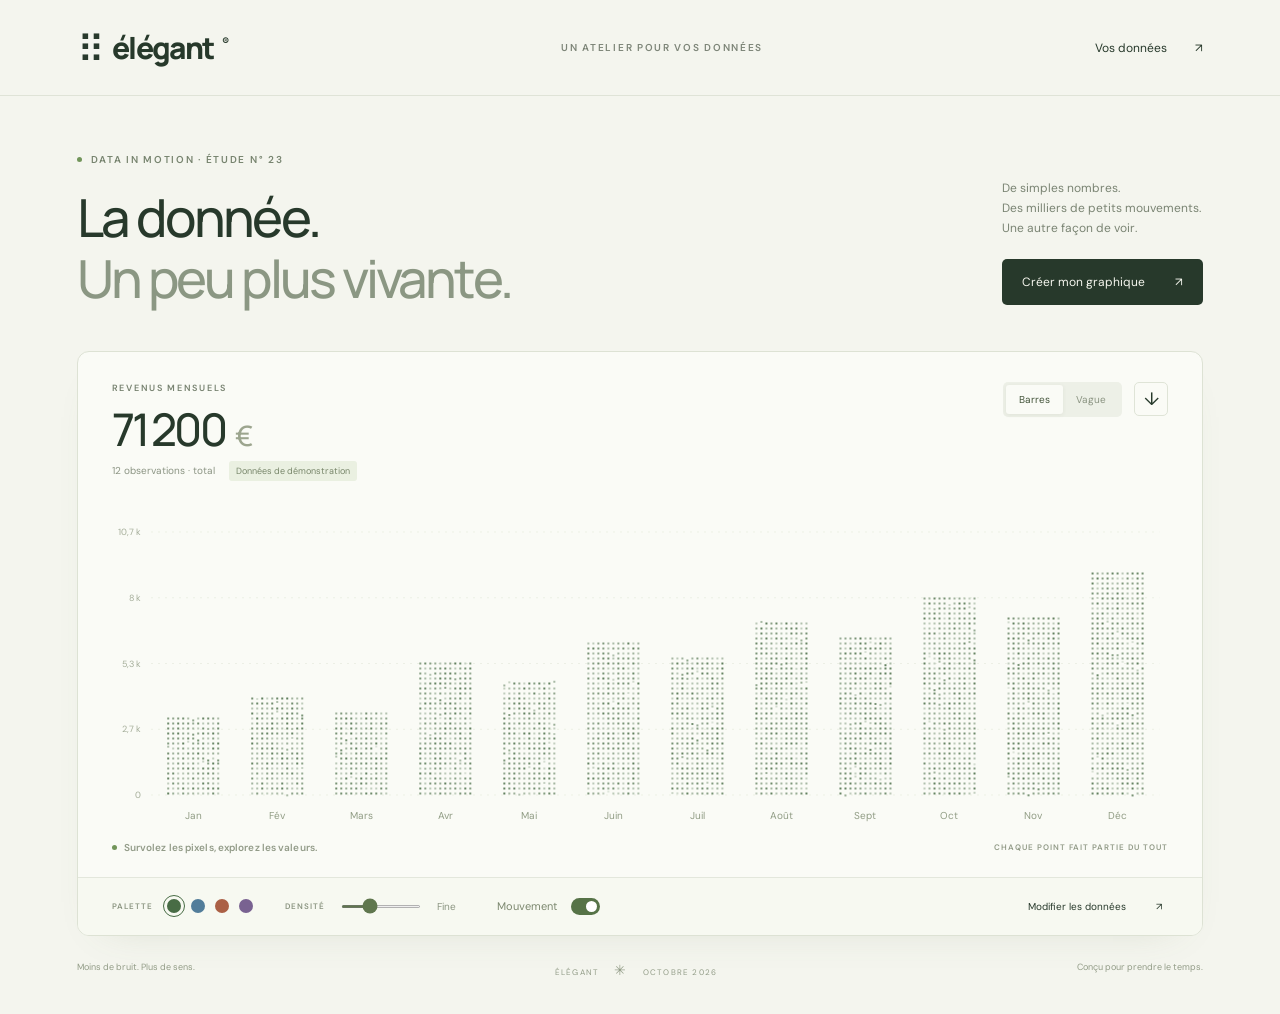
==== src/index.html @ 232dc712 "Première interface : graphiques en pixels et import de données Réimport de la version source 9e8cdf8" ====
<!doctype html>
<html lang="fr"><head><meta charset="utf-8"><meta name="viewport" content="width=device-width, initial-scale=1"><meta name="theme-color" content="#f4f5ee"><title>Élégant — La donnée, autrement.</title><meta name="description" content="Un atelier de graphiques vivants, composés de milliers de pixels. Importez vos données et donnez-leur du mouvement."><link rel="stylesheet" href="style.css"></head><body>
<header><a class="brand" href="#" aria-label="Élégant accueil"><span class="brand-icon">⠿</span> élégant<span class="brand-dot">®</span></a><span class="header-note">UN ATELIER POUR VOS DONNÉES</span><button class="text-btn" id="openData">Vos données <span>↗</span></button></header>
<main><section class="intro"><div><p class="eyebrow"><span class="live-dot"></span> DATA IN MOTION · ÉTUDE N° 23</p><h1>La donnée.<br><em>Un peu plus vivante.</em></h1></div><div class="intro-right"><p>De simples nombres.<br>Des milliers de petits mouvements.<br>Une autre façon de voir.</p><button class="primary" id="importTop">Créer mon graphique <span>↗</span></button></div></section>
<section class="workspace" aria-label="Atelier graphique"><div class="chart-head"><div><div class="small-label" id="chartTitle">REVENUS MENSUELS</div><div class="big-number"><span id="total">—</span><span class="unit" id="unitDisplay">€</span></div><div class="summary"><span id="summary">12 observations</span><span class="demo" id="demoLabel">Données de démonstration</span></div></div><div class="chart-top-right"><div class="segmented" aria-label="Type de graphique"><button class="active" data-mode="bars">Barres</button><button data-mode="wave">Vague</button></div><button class="icon-btn" id="download" title="Exporter le graphique en PNG" aria-label="Exporter en PNG">↓</button></div></div>
<div class="plot" id="plot"><canvas id="canvas" aria-label="Graphique interactif en pixels"></canvas><div class="tooltip" id="tooltip" role="status"></div><div id="accessibleBars" class="sr-only"></div></div>
<div class="chart-bottom"><span><i class="live-dot"></i> <span id="chartHint">Survolez les pixels, explorez les valeurs.</span></span><span>CHAQUE POINT FAIT PARTIE DU TOUT</span></div>
<div class="controls"><div class="control-group"><span class="control-label">PALETTE</span><div class="swatches"><button class="swatch active" data-color="#486c45" style="--swatch:#486c45" aria-label="Palette sauge" aria-pressed="true"></button><button class="swatch" data-color="#527d9a" style="--swatch:#527d9a" aria-label="Palette océan" aria-pressed="false"></button><button class="swatch" data-color="#ab6045" style="--swatch:#ab6045" aria-label="Palette terre cuite" aria-pressed="false"></button><button class="swatch" data-color="#796291" style="--swatch:#796291" aria-label="Palette lavande" aria-pressed="false"></button></div></div><div class="control-group density"><label class="control-label" for="density">DENSITÉ</label><input type="range" id="density" min="3" max="9" value="5" aria-label="Espacement des pixels"><span id="densityName">Fine</span></div><div class="control-group"><label class="motion-label" for="motion">Mouvement</label><input type="checkbox" id="motion" class="switch" checked></div><button class="edit-btn" id="edit">Modifier les données <span>↗</span></button></div></section>
<footer><span>Moins de bruit. Plus de sens.</span><span>ÉLÉGANT <span class="footer-plus">✳</span> OCTOBRE 2026</span><span>Conçu pour prendre le temps.</span></footer></main>
<div class="backdrop" id="backdrop" hidden></div><aside id="drawer" role="dialog" aria-modal="true" aria-labelledby="drawerTitle" hidden><div class="drawer-head"><div><p class="eyebrow">VOTRE MATIÈRE PREMIÈRE</p><h2 id="drawerTitle">Tout commence<br>par quelques nombres.</h2></div><button class="icon-btn" id="close" aria-label="Fermer">×</button></div><p class="drawer-desc">Collez un tableau Excel, un CSV ou du JSON. Le graphique prend le relais.</p><div class="fields"><label>Titre<input id="titleInput" value="Revenus mensuels" maxlength="80"></label><label>Unité<input id="unitInput" value="€" maxlength="12"></label></div><div class="tabs"><button class="active" data-tab="table">Tableau</button><button data-tab="raw">Données brutes</button><button data-tab="api">URL API</button></div><div id="tableTab"><div class="table-wrap"><table><thead><tr><th>LIBELLÉ</th><th>VALEUR</th><th></th></tr></thead><tbody id="rows"></tbody></table></div><button id="addRow" class="text-btn">+ Ajouter une ligne</button></div><div id="rawTab" hidden><label class="input-label" for="raw">CSV, TABULATIONS OU JSON</label><textarea id="raw" spellcheck="false"></textarea><p class="help">Une ligne par valeur : <code>Janvier;2400</code><br>JSON : <code>[{"label":"Janvier","value":2400}]</code><br>Les nombres décimaux avec virgule sont acceptés en CSV séparé par « ; » ou tabulation.</p><label class="file-btn">Importer un fichier .csv / .json / .tsv<input type="file" id="file" accept=".csv,.json,.tsv,.txt" hidden></label></div><div id="apiTab" hidden><label class="input-label" for="apiUrl">ADRESSE PUBLIQUE DU JSON</label><input id="apiUrl" type="url" placeholder="https://exemple.fr/data.json"><p class="help">Format attendu : tableau de <code>{label, value}</code>, directement ou dans <code>data</code>. La source doit autoriser les requêtes CORS depuis ce site. Sans authentification ; ne collez pas de clé secrète. L’URL n’est pas sauvegardée.</p><button class="text-btn" id="fetchApi">Charger les données ↗</button></div><p id="error" class="error" role="alert"></p><div class="drawer-actions"><button class="primary" id="apply">Donner vie aux données <span>↗</span></button><button class="text-btn" id="reset">Revenir à la démo</button><p class="help">Sauvegarde automatique sur ce navigateur. 1 à 60 valeurs positives ou nulles.</p></div></aside><div id="toast" role="status"></div><script src="app.js"></script></body></html>
---- src/style.css ----
@import url('https://fonts.googleapis.com/css2?family=DM+Sans:wght@400;450;500;600;700&family=Manrope:wght@400;500;600;700;800&display=swap');
:root{--bg:#f4f5ee;--ink:#27392b;--muted:#7d8578;--line:#dfe3d7;--accent:#486c45}*{box-sizing:border-box}body{margin:0;background:var(--bg);color:var(--ink);font-family:'DM Sans',sans-serif;font-size:14px}button,input,textarea{font:inherit}button,a,input{ -webkit-tap-highlight-color:transparent}button{cursor:pointer}button:focus-visible,a:focus-visible,input:focus-visible,textarea:focus-visible{outline:2px solid #527d9a;outline-offset:5px}button{color:inherit}header{height:96px;max-width:1440px;margin:auto;padding:0 6%;display:flex;align-items:center;justify-content:space-between;border-bottom:1px solid var(--line)}.brand{color:var(--ink);text-decoration:none;font-family:'Manrope',sans-serif;font-size:30px;font-weight:800;letter-spacing:-1.7px;display:flex;align-items:center;gap:9px}.brand-icon{font-size:38px;font-weight:400;line-height:1}.brand-dot{font-size:11px;align-self:flex-start;margin-top:7px;letter-spacing:0}.header-note,.eyebrow,.small-label,.control-label,.chart-bottom,.input-label{font-size:10px;letter-spacing:1.7px;font-weight:600}.header-note{color:var(--muted)}.text-btn{border:0;background:none;padding:10px 0;font-size:12px}.text-btn span{margin-left:25px}main{max-width:1440px;margin:auto;padding:0 6%}.intro{display:flex;justify-content:space-between;align-items:flex-end;padding:57px 0 42px}.eyebrow{display:flex;align-items:center;gap:9px;color:#77846f;margin:0 0 21px}.live-dot{width:5px;height:5px;display:inline-block;background:#72955a;border-radius:50%;flex-shrink:0}h1{font-family:'Manrope',sans-serif;font-size:clamp(36px,4.1vw,59px);letter-spacing:-2.9px;line-height:1.16;font-weight:500;margin:0}h1 em{font-style:normal;color:#8b9783}.intro-right{padding:0 0 4px}.intro-right p{color:#7a8473;line-height:1.7;font-size:12px;margin:0 0 20px}.primary{background:var(--ink);color:#f5f6ee;border:0;padding:15px 20px;border-radius:5px;display:flex;align-items:center;justify-content:space-between;gap:30px;font-size:12px}.primary:hover{background:#3e5340}.workspace{background:#fafbf6;border:1px solid #dde2d4;border-radius:12px;box-shadow:0 16px 40px -30px #64775240;overflow:hidden}.chart-head{display:flex;justify-content:space-between;padding:30px 34px 0;gap:10px}.small-label{color:#778270;font-size:9px}.big-number{font-family:'Manrope',sans-serif;font-weight:500;letter-spacing:-2.4px;font-size:45px;margin:8px 0 5px;line-height:1.2}.unit{color:#9ca58e;font-size:28px;margin-left:10px}.summary{display:flex;gap:14px;align-items:center;font-size:10px;color:#8b9483}.demo{background:#eaf0e1;border-radius:3px;padding:4px 7px;color:#78866a;font-size:9px}.chart-top-right{display:flex;align-items:flex-start;gap:12px}.segmented{background:#edf0e7;padding:3px;border-radius:5px;display:flex}.segmented button{border:0;background:none;font-size:10px;padding:8px 13px;border-radius:3px;color:#8a9381}.segmented button.active{background:#fafbf6;color:#43543a;box-shadow:0 1px 4px #34482a12}.icon-btn{height:34px;width:34px;background:none;border:1px solid #dfe4d7;border-radius:5px;font-size:18px}.plot{height:340px;position:relative;margin:15px 25px 0}canvas{height:100%;width:100%;display:block;touch-action:pan-y}.tooltip{position:absolute;pointer-events:none;opacity:0;background:#27392b;color:#fafbf5;font-size:12px;padding:10px 13px;border-radius:5px;box-shadow:0 8px 20px #27392b20;transition:opacity .15s;z-index:2;white-space:nowrap}.tooltip small{display:block;color:#bfcbb6;font-size:9px;margin-bottom:4px}.chart-bottom{display:flex;justify-content:space-between;align-items:center;padding:5px 34px 23px;color:#929b88;font-size:8px;letter-spacing:1px}.chart-bottom>span:first-child{display:flex;gap:7px;align-items:center;letter-spacing:.1px;font-size:10px}.controls{display:flex;align-items:center;gap:32px;padding:20px 34px;border-top:1px solid #e3e7dc;background:#f7f9f1}.control-group{display:flex;align-items:center;gap:14px}.control-label{font-size:8px;color:#8b9581;letter-spacing:1px}.swatches{display:flex;gap:10px}.swatch{width:14px;height:14px;border-radius:50%;border:0;background:var(--swatch);padding:0}.swatch.active{outline:1px solid var(--swatch);outline-offset:3px}.density input{width:80px;accent-color:#60774e;height:3px}.density>span:last-child{font-size:10px;color:#8b9581;width:28px}.motion-label{font-size:11px;color:#7c886f}.switch{appearance:none;width:29px;height:17px;background:#cbd3c3;border-radius:20px;position:relative;cursor:pointer;margin:0}.switch:after{content:'';position:absolute;top:3px;left:3px;width:11px;height:11px;border-radius:50%;background:#fff;transition:transform .2s}.switch:checked{background:#567347}.switch:checked:after{transform:translateX(12px)}.edit-btn{margin-left:auto;border:0;background:transparent;font-size:10px;display:flex;gap:30px}footer{display:flex;justify-content:space-between;padding:25px 0 35px;font-size:9px;color:#929c87}footer>span:nth-child(2){font-size:8px;letter-spacing:1.2px}.footer-plus{margin:0 12px;font-size:14px}.backdrop{position:fixed;inset:0;background:#26372935;backdrop-filter:blur(5px);z-index:5}aside{position:fixed;right:0;top:0;bottom:0;background:#fafbf6;width:min(510px,100%);padding:30px;overflow:auto;z-index:6;box-shadow:-15px 0 80px #27392b20}.drawer-head{display:flex;justify-content:space-between;gap:15px}h2{font-family:'Manrope',sans-serif;font-weight:500;letter-spacing:-1px;font-size:30px;line-height:1.2;margin:0}.drawer-desc{color:#859078;font-size:12px;line-height:1.7;margin:20px 0}.fields{display:flex;gap:12px}.fields label{display:grid;gap:8px;font-size:10px;color:#78856b}.fields label:first-child{flex:1}.fields label:last-child{width:75px}input:not([type=range],[type=checkbox]),textarea{background:#f4f6ee;border:1px solid #dce3d3;color:#33452c;padding:11px;border-radius:4px;max-width:100%;width:100%}.tabs{display:flex;gap:22px;border-bottom:1px solid var(--line);margin:25px 0 18px}.tabs button{border:0;background:none;font-size:12px;color:#87937a;padding:10px 0}.tabs button.active{color:#27392b;border-bottom:2px solid #486c45}.table-wrap{max-height:300px;overflow:auto}table{width:100%;border-collapse:collapse}th{text-align:left;font-size:8px;color:#97a08c;letter-spacing:1px;padding:8px 4px}td{padding:4px}td input{padding:8px!important}td:last-child button{border:0;background:none;color:#8b957e;font-size:18px}.help{font-size:10px;line-height:1.8;color:#87937a}textarea{height:230px;resize:vertical;font-family:monospace;font-size:12px;line-height:1.7;margin-top:10px}.file-btn{border:1px dashed #b9c4ac;padding:12px;display:block;text-align:center;font-size:11px;cursor:pointer;border-radius:4px}.input-label{font-size:9px;color:#839274}.drawer-actions{border-top:1px solid var(--line);margin-top:20px;padding-top:20px}.drawer-actions .primary{width:100%}.error{font-size:12px;line-height:1.6;color:#a54b34}#toast{position:fixed;bottom:25px;left:50%;transform:translateX(-50%);background:#27392b;color:#fff;padding:13px 20px;border-radius:5px;font-size:12px;z-index:10;opacity:0;pointer-events:none;transition:opacity .2s}.sr-only{position:absolute;width:1px;height:1px;overflow:hidden;clip-path:inset(50%)}.sr-only:focus-within{position:relative;width:auto;height:auto;clip-path:none}.sr-only button{padding:5px}.control-group input{flex-shrink:0}[hidden]{display:none!important}
@media(min-width:1500px){.intro{padding-top:75px}.plot{height:400px}}@media(max-width:800px){header{height:75px}.header-note{display:none}.intro{padding-top:37px;gap:20px}h1{letter-spacing:-1.8px}.intro-right p{display:none}.intro-right .primary{padding:12px;font-size:10px;gap:10px}.controls{gap:20px;flex-wrap:wrap;padding:20px}.edit-btn{margin-left:auto}.density{margin-left:auto}.chart-head{padding:25px 22px 0}.chart-bottom{padding-left:22px;padding-right:22px}.plot{margin-left:12px;margin-right:12px}.chart-bottom>span:last-child{display:none}footer>span:last-child{display:none}}@media(max-width:480px){main{padding:0 5%}.intro{align-items:flex-start;flex-direction:column;padding:30px 0}.intro-right .primary{padding:12px 15px}.eyebrow{font-size:8px;margin-bottom:16px}h1{font-size:38px}.chart-head{padding:23px 17px 0}.big-number{font-size:34px}.unit{font-size:22px}.summary{flex-wrap:wrap;gap:5px}.chart-top-right{gap:6px}.segmented button{padding:7px 8px}.plot{height:310px;margin-top:5px}.controls{gap:23px 17px}.density{margin-left:0}.density input{width:60px}.control-group{gap:11px}.edit-btn{gap:10px}.chart-bottom{padding-top:7px}.header-note{display:none}aside{padding:24px}footer{font-size:8px}.demo{font-size:8px}}@media(prefers-reduced-motion:reduce){*{transition:none!important;scroll-behavior:auto!important}}
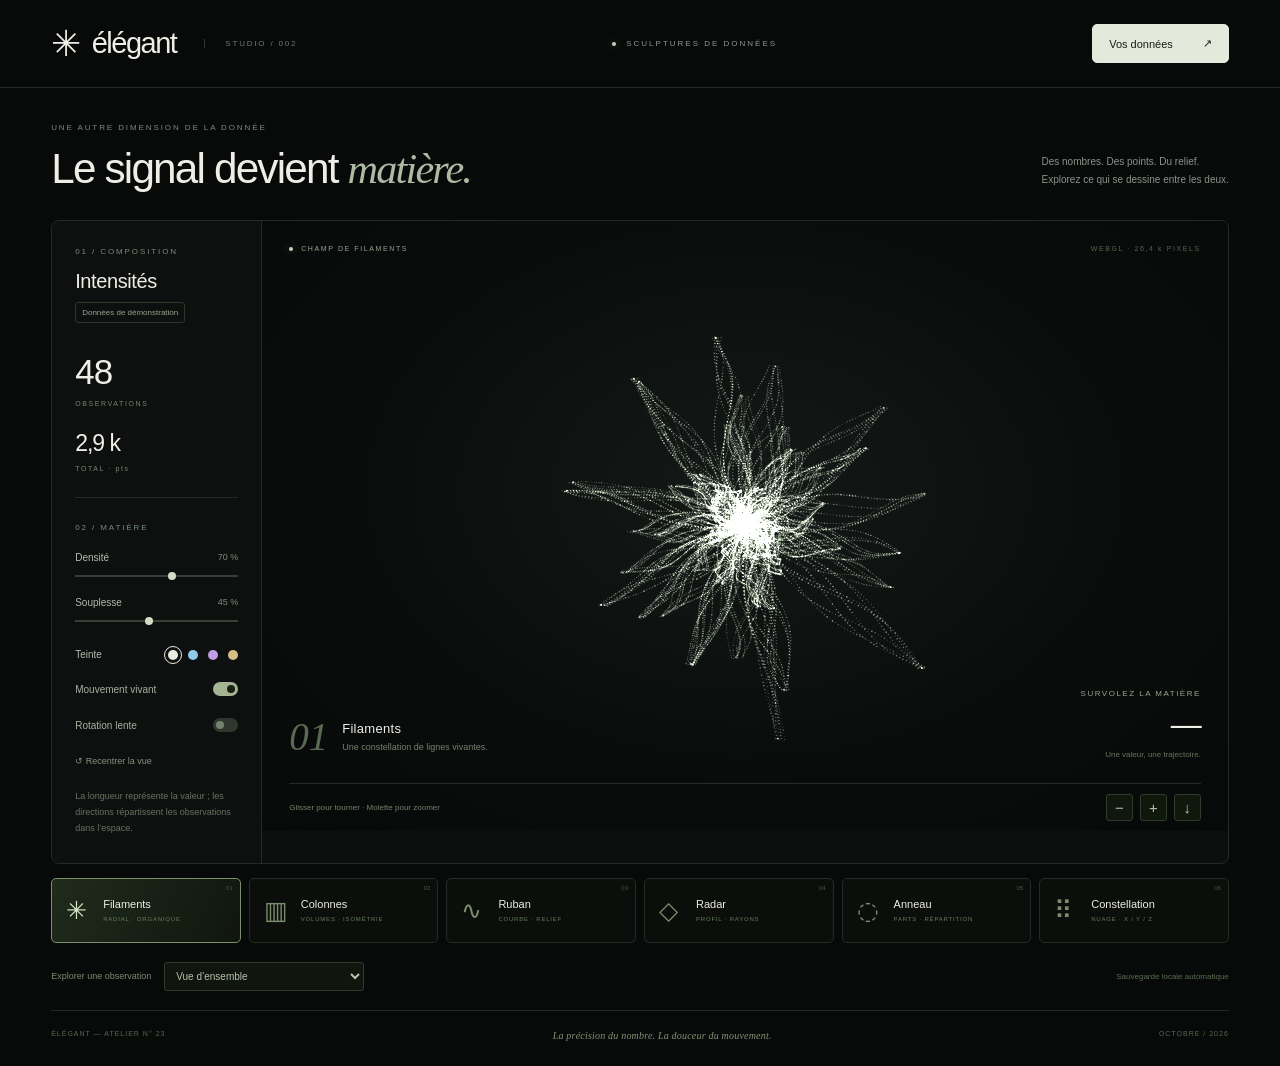
==== commit c92dcc89: "Sculptures 3D et six représentations Réimport de la version source b4326505cf47fe501b31fef87c145909d" ====
--- a/src/index.html
+++ b/src/index.html
@@ -1,10 +1,7 @@
-<!doctype html>
-<html lang="fr"><head><meta charset="utf-8"><meta name="viewport" content="width=device-width, initial-scale=1"><meta name="theme-color" content="#f4f5ee"><title>Élégant — La donnée, autrement.</title><meta name="description" content="Un atelier de graphiques vivants, composés de milliers de pixels. Importez vos données et donnez-leur du mouvement."><link rel="stylesheet" href="style.css"></head><body>
-<header><a class="brand" href="#" aria-label="Élégant accueil"><span class="brand-icon">⠿</span> élégant<span class="brand-dot">®</span></a><span class="header-note">UN ATELIER POUR VOS DONNÉES</span><button class="text-btn" id="openData">Vos données <span>↗</span></button></header>
-<main><section class="intro"><div><p class="eyebrow"><span class="live-dot"></span> DATA IN MOTION · ÉTUDE N° 23</p><h1>La donnée.<br><em>Un peu plus vivante.</em></h1></div><div class="intro-right"><p>De simples nombres.<br>Des milliers de petits mouvements.<br>Une autre façon de voir.</p><button class="primary" id="importTop">Créer mon graphique <span>↗</span></button></div></section>
-<section class="workspace" aria-label="Atelier graphique"><div class="chart-head"><div><div class="small-label" id="chartTitle">REVENUS MENSUELS</div><div class="big-number"><span id="total">—</span><span class="unit" id="unitDisplay">€</span></div><div class="summary"><span id="summary">12 observations</span><span class="demo" id="demoLabel">Données de démonstration</span></div></div><div class="chart-top-right"><div class="segmented" aria-label="Type de graphique"><button class="active" data-mode="bars">Barres</button><button data-mode="wave">Vague</button></div><button class="icon-btn" id="download" title="Exporter le graphique en PNG" aria-label="Exporter en PNG">↓</button></div></div>
-<div class="plot" id="plot"><canvas id="canvas" aria-label="Graphique interactif en pixels"></canvas><div class="tooltip" id="tooltip" role="status"></div><div id="accessibleBars" class="sr-only"></div></div>
-<div class="chart-bottom"><span><i class="live-dot"></i> <span id="chartHint">Survolez les pixels, explorez les valeurs.</span></span><span>CHAQUE POINT FAIT PARTIE DU TOUT</span></div>
-<div class="controls"><div class="control-group"><span class="control-label">PALETTE</span><div class="swatches"><button class="swatch active" data-color="#486c45" style="--swatch:#486c45" aria-label="Palette sauge" aria-pressed="true"></button><button class="swatch" data-color="#527d9a" style="--swatch:#527d9a" aria-label="Palette océan" aria-pressed="false"></button><button class="swatch" data-color="#ab6045" style="--swatch:#ab6045" aria-label="Palette terre cuite" aria-pressed="false"></button><button class="swatch" data-color="#796291" style="--swatch:#796291" aria-label="Palette lavande" aria-pressed="false"></button></div></div><div class="control-group density"><label class="control-label" for="density">DENSITÉ</label><input type="range" id="density" min="3" max="9" value="5" aria-label="Espacement des pixels"><span id="densityName">Fine</span></div><div class="control-group"><label class="motion-label" for="motion">Mouvement</label><input type="checkbox" id="motion" class="switch" checked></div><button class="edit-btn" id="edit">Modifier les données <span>↗</span></button></div></section>
-<footer><span>Moins de bruit. Plus de sens.</span><span>ÉLÉGANT <span class="footer-plus">✳</span> OCTOBRE 2026</span><span>Conçu pour prendre le temps.</span></footer></main>
-<div class="backdrop" id="backdrop" hidden></div><aside id="drawer" role="dialog" aria-modal="true" aria-labelledby="drawerTitle" hidden><div class="drawer-head"><div><p class="eyebrow">VOTRE MATIÈRE PREMIÈRE</p><h2 id="drawerTitle">Tout commence<br>par quelques nombres.</h2></div><button class="icon-btn" id="close" aria-label="Fermer">×</button></div><p class="drawer-desc">Collez un tableau Excel, un CSV ou du JSON. Le graphique prend le relais.</p><div class="fields"><label>Titre<input id="titleInput" value="Revenus mensuels" maxlength="80"></label><label>Unité<input id="unitInput" value="€" maxlength="12"></label></div><div class="tabs"><button class="active" data-tab="table">Tableau</button><button data-tab="raw">Données brutes</button><button data-tab="api">URL API</button></div><div id="tableTab"><div class="table-wrap"><table><thead><tr><th>LIBELLÉ</th><th>VALEUR</th><th></th></tr></thead><tbody id="rows"></tbody></table></div><button id="addRow" class="text-btn">+ Ajouter une ligne</button></div><div id="rawTab" hidden><label class="input-label" for="raw">CSV, TABULATIONS OU JSON</label><textarea id="raw" spellcheck="false"></textarea><p class="help">Une ligne par valeur : <code>Janvier;2400</code><br>JSON : <code>[{"label":"Janvier","value":2400}]</code><br>Les nombres décimaux avec virgule sont acceptés en CSV séparé par « ; » ou tabulation.</p><label class="file-btn">Importer un fichier .csv / .json / .tsv<input type="file" id="file" accept=".csv,.json,.tsv,.txt" hidden></label></div><div id="apiTab" hidden><label class="input-label" for="apiUrl">ADRESSE PUBLIQUE DU JSON</label><input id="apiUrl" type="url" placeholder="https://exemple.fr/data.json"><p class="help">Format attendu : tableau de <code>{label, value}</code>, directement ou dans <code>data</code>. La source doit autoriser les requêtes CORS depuis ce site. Sans authentification ; ne collez pas de clé secrète. L’URL n’est pas sauvegardée.</p><button class="text-btn" id="fetchApi">Charger les données ↗</button></div><p id="error" class="error" role="alert"></p><div class="drawer-actions"><button class="primary" id="apply">Donner vie aux données <span>↗</span></button><button class="text-btn" id="reset">Revenir à la démo</button><p class="help">Sauvegarde automatique sur ce navigateur. 1 à 60 valeurs positives ou nulles.</p></div></aside><div id="toast" role="status"></div><script src="app.js"></script></body></html>
+<!doctype html><html lang="fr"><head><meta charset="utf-8"><meta name="viewport" content="width=device-width,initial-scale=1"><meta name="theme-color" content="#080909"><title>Élégant — Sculptures de données</title><meta name="description" content="Un atelier de visualisation 3D. Transformez vos données en filaments, volumes et constellations de pixels."><link rel="stylesheet" href="style.css"></head><body>
+<header><a class="brand" href="#"><span class="symbol">✳</span> élégant<span class="edition">STUDIO / 002</span></a><span class="header-middle"><i></i> SCULPTURES DE DONNÉES</span><button class="button bright" id="openData">Vos données <span>↗</span></button></header>
+<main><div class="intro"><div><p class="eyebrow">UNE AUTRE DIMENSION DE LA DONNÉE</p><h1>Le signal devient <em>matière.</em></h1></div><p class="intro-note">Des nombres. Des points. Du relief.<br>Explorez ce qui se dessine entre les deux.</p></div>
+<section class="atelier" aria-label="Atelier de visualisation"><aside class="settings"><div class="section-label">01 / COMPOSITION</div><h2 id="dataTitle">Intensités</h2><span class="demo" id="demoBadge">Données de démonstration</span><div class="stat"><span id="count">48</span><small>OBSERVATIONS</small></div><div class="stat secondary"><span id="sum">—</span><small id="totalUnit">TOTAL · pts</small></div><div class="divider"></div><div class="section-label">02 / MATIÈRE</div><label class="range-label" for="density">Densité <output id="densityValue">70 %</output></label><input id="density" type="range" min="25" max="100" value="70"><label class="range-label" for="flex">Souplesse <output id="flexValue">45 %</output></label><input id="flex" type="range" min="0" max="100" value="45"><div class="tone-row"><span>Teinte</span><div class="swatches"><button data-color="ivory" class="swatch active" style="--c:#e9ebdf" aria-label="Ivoire" aria-pressed="true"></button><button data-color="ice" class="swatch" style="--c:#91c9eb" aria-label="Glacier" aria-pressed="false"></button><button data-color="lilac" class="swatch" style="--c:#bf9ee3" aria-label="Améthyste" aria-pressed="false"></button><button data-color="gold" class="swatch" style="--c:#d7be85" aria-label="Champagne" aria-pressed="false"></button></div></div><div class="toggle-row"><label for="motion">Mouvement vivant</label><input type="checkbox" id="motion" class="switch" checked></div><div class="toggle-row"><label for="orbit">Rotation lente</label><input type="checkbox" id="orbit" class="switch"></div><button class="reset-camera" id="resetCamera">↺ Recentrer la vue</button><p class="settings-note" id="meaning">La longueur de chaque filament représente sa valeur. La direction répartit les observations dans l’espace.</p></aside>
+<div class="stage" id="stage"><canvas id="scene" aria-label="Sculpture de données 3D interactive"></canvas><canvas id="overlay" aria-hidden="true"></canvas><div class="stage-top"><span><i></i> <span id="modeTitle">CHAMP DE FILAMENTS</span></span><span class="render-badge" id="rendererLabel">3D · PIXEL FIELD</span></div><div class="scene-caption"><span id="modeNum">01</span><div><strong id="modeName">Filaments</strong><p id="modeDesc">Une constellation de lignes vivantes.</p></div></div><div class="selection" id="selection"><p id="selectedLabel">SURVOLEZ LA MATIÈRE</p><strong id="selectedValue">—</strong><span id="selectedExtra">Une valeur, une trajectoire.</span></div><div class="scene-bottom"><span id="gestureHint">Glisser pour tourner · Molette pour zoomer</span><div><button id="zoomOut" aria-label="Dézoomer">−</button><button id="zoomIn" aria-label="Zoomer">+</button><button id="exportPng" aria-label="Exporter en PNG" title="Exporter en PNG">↓</button></div></div><div id="sceneError" class="scene-error" hidden></div></div></section>
+<nav class="modes" aria-label="Représentation du graphique"><button data-mode="filaments" class="active"><span class="mode-icon">✳</span><span><strong>Filaments</strong><small>RADIAL · ORGANIQUE</small></span><span class="mode-id">01</span></button><button data-mode="columns"><span class="mode-icon">▥</span><span><strong>Colonnes</strong><small>VOLUMES · ISOMÉTRIE</small></span><span class="mode-id">02</span></button><button data-mode="ribbon"><span class="mode-icon">∿</span><span><strong>Ruban</strong><small>COURBE · RELIEF</small></span><span class="mode-id">03</span></button><button data-mode="radar"><span class="mode-icon">◇</span><span><strong>Radar</strong><small>PROFIL · RAYONS</small></span><span class="mode-id">04</span></button><button data-mode="ring"><span class="mode-icon">◌</span><span><strong>Anneau</strong><small>PARTS · RÉPARTITION</small></span><span class="mode-id">05</span></button><button data-mode="scatter"><span class="mode-icon">⠿</span><span><strong>Constellation</strong><small>NUAGE · X / Y / Z</small></span><span class="mode-id">06</span></button></nav><div class="data-strip"><label for="inspect">Explorer une observation</label><select id="inspect"><option value="-1">Vue d’ensemble</option></select><span id="status">Sauvegarde locale automatique</span></div><footer><span>ÉLÉGANT — ATELIER N° 23</span><span>La précision du nombre. La douceur du mouvement.</span><span>OCTOBRE / 2026</span></footer></main>
+<div id="backdrop" class="backdrop" hidden></div><aside id="drawer" class="drawer" role="dialog" aria-modal="true" aria-labelledby="drawerTitle" hidden><div class="drawer-top"><p class="eyebrow">LA MATIÈRE PREMIÈRE</p><button id="closeData" class="close" aria-label="Fermer">×</button></div><h2 id="drawerTitle">Vos données.<br>Votre perspective.</h2><p class="help">Collez un tableau Excel, CSV ou JSON. Associez les colonnes, puis changez librement de représentation.</p><div class="fields"><label>Titre<input id="titleInput" maxlength="80"></label><label>Unité<input id="unitInput" maxlength="12"></label></div><div class="tabs"><button data-tab="raw" class="active">Coller / fichier</button><button data-tab="table">Tableau</button><button data-tab="api">API</button></div><div id="rawPanel"><label class="input-label" for="rawInput">DONNÉES BRUTES</label><textarea id="rawInput" spellcheck="false" placeholder="Libellé;Valeur&#10;Créativité;85&#10;Précision;72"></textarea><p class="help">CSV avec « ; », virgule ou tabulation. JSON : tableau d’objets, ou <code>{"data":[…]}</code>. Décimales françaises acceptées avec « ; ».</p><label class="file-button">↥ Importer un CSV, TSV ou JSON<input type="file" id="fileInput" accept=".csv,.tsv,.json,.txt" hidden></label><button class="button" id="readRaw">Lire les colonnes ↗</button></div><div id="tablePanel" hidden><p class="help">Saisie simple libellé / valeur. Pour plusieurs colonnes, utilisez l’import brut.</p><div class="table-scroll"><table><thead><tr><th>LIBELLÉ</th><th>VALEUR</th><th></th></tr></thead><tbody id="rows"></tbody></table></div><button class="text-button" id="addRow">+ Ajouter une ligne</button></div><div id="apiPanel" hidden><label class="input-label" for="apiUrl">URL JSON PUBLIQUE</label><input type="url" id="apiUrl" placeholder="https://exemple.fr/donnees.json"><p class="help">API HTTPS sans authentification, autorisant CORS. Tableau d’objets directement ou dans <code>data</code>. Ne collez pas de clé secrète. L’adresse n’est pas conservée.</p><button class="button" id="fetchApi">Charger l’API ↗</button></div><div id="mapping" class="mapping" hidden><div class="section-label">ASSOCIER LES COLONNES</div><p class="help" id="parsedInfo"></p><div class="fields"><label>Libellé<select id="labelCol"></select></label><label>Valeur / intensité<select id="valueCol"></select></label></div><div class="fields xyz"><label>X · constellation<select id="xCol"></select></label><label>Y<select id="yCol"></select></label><label>Z<select id="zCol"></select></label></div><p class="help">X/Y/Z facultatifs : si absents, la constellation dispose les observations selon leur ordre et leur valeur. Les positions décoratives ne représentent pas de mesures supplémentaires.</p></div><p id="dataError" class="error" role="alert"></p><button id="applyData" class="button bright apply">Sculpter les données <span>↗</span></button><button id="loadDemo" class="text-button">Restaurer les données de démonstration</button><p class="help">1 à 200 observations. Valeur positive ou nulle. Les coordonnées X/Y/Z peuvent être négatives. Tout reste dans ce navigateur, sauf l’appel API que vous lancez.</p></aside><div id="toast" role="status"></div><script src="app.js"></script></body></html>
--- a/src/style.css
+++ b/src/style.css
@@ -1,3 +1,2 @@
-@import url('https://fonts.googleapis.com/css2?family=DM+Sans:wght@400;450;500;600;700&family=Manrope:wght@400;500;600;700;800&display=swap');
-:root{--bg:#f4f5ee;--ink:#27392b;--muted:#7d8578;--line:#dfe3d7;--accent:#486c45}*{box-sizing:border-box}body{margin:0;background:var(--bg);color:var(--ink);font-family:'DM Sans',sans-serif;font-size:14px}button,input,textarea{font:inherit}button,a,input{ -webkit-tap-highlight-color:transparent}button{cursor:pointer}button:focus-visible,a:focus-visible,input:focus-visible,textarea:focus-visible{outline:2px solid #527d9a;outline-offset:5px}button{color:inherit}header{height:96px;max-width:1440px;margin:auto;padding:0 6%;display:flex;align-items:center;justify-content:space-between;border-bottom:1px solid var(--line)}.brand{color:var(--ink);text-decoration:none;font-family:'Manrope',sans-serif;font-size:30px;font-weight:800;letter-spacing:-1.7px;display:flex;align-items:center;gap:9px}.brand-icon{font-size:38px;font-weight:400;line-height:1}.brand-dot{font-size:11px;align-self:flex-start;margin-top:7px;letter-spacing:0}.header-note,.eyebrow,.small-label,.control-label,.chart-bottom,.input-label{font-size:10px;letter-spacing:1.7px;font-weight:600}.header-note{color:var(--muted)}.text-btn{border:0;background:none;padding:10px 0;font-size:12px}.text-btn span{margin-left:25px}main{max-width:1440px;margin:auto;padding:0 6%}.intro{display:flex;justify-content:space-between;align-items:flex-end;padding:57px 0 42px}.eyebrow{display:flex;align-items:center;gap:9px;color:#77846f;margin:0 0 21px}.live-dot{width:5px;height:5px;display:inline-block;background:#72955a;border-radius:50%;flex-shrink:0}h1{font-family:'Manrope',sans-serif;font-size:clamp(36px,4.1vw,59px);letter-spacing:-2.9px;line-height:1.16;font-weight:500;margin:0}h1 em{font-style:normal;color:#8b9783}.intro-right{padding:0 0 4px}.intro-right p{color:#7a8473;line-height:1.7;font-size:12px;margin:0 0 20px}.primary{background:var(--ink);color:#f5f6ee;border:0;padding:15px 20px;border-radius:5px;display:flex;align-items:center;justify-content:space-between;gap:30px;font-size:12px}.primary:hover{background:#3e5340}.workspace{background:#fafbf6;border:1px solid #dde2d4;border-radius:12px;box-shadow:0 16px 40px -30px #64775240;overflow:hidden}.chart-head{display:flex;justify-content:space-between;padding:30px 34px 0;gap:10px}.small-label{color:#778270;font-size:9px}.big-number{font-family:'Manrope',sans-serif;font-weight:500;letter-spacing:-2.4px;font-size:45px;margin:8px 0 5px;line-height:1.2}.unit{color:#9ca58e;font-size:28px;margin-left:10px}.summary{display:flex;gap:14px;align-items:center;font-size:10px;color:#8b9483}.demo{background:#eaf0e1;border-radius:3px;padding:4px 7px;color:#78866a;font-size:9px}.chart-top-right{display:flex;align-items:flex-start;gap:12px}.segmented{background:#edf0e7;padding:3px;border-radius:5px;display:flex}.segmented button{border:0;background:none;font-size:10px;padding:8px 13px;border-radius:3px;color:#8a9381}.segmented button.active{background:#fafbf6;color:#43543a;box-shadow:0 1px 4px #34482a12}.icon-btn{height:34px;width:34px;background:none;border:1px solid #dfe4d7;border-radius:5px;font-size:18px}.plot{height:340px;position:relative;margin:15px 25px 0}canvas{height:100%;width:100%;display:block;touch-action:pan-y}.tooltip{position:absolute;pointer-events:none;opacity:0;background:#27392b;color:#fafbf5;font-size:12px;padding:10px 13px;border-radius:5px;box-shadow:0 8px 20px #27392b20;transition:opacity .15s;z-index:2;white-space:nowrap}.tooltip small{display:block;color:#bfcbb6;font-size:9px;margin-bottom:4px}.chart-bottom{display:flex;justify-content:space-between;align-items:center;padding:5px 34px 23px;color:#929b88;font-size:8px;letter-spacing:1px}.chart-bottom>span:first-child{display:flex;gap:7px;align-items:center;letter-spacing:.1px;font-size:10px}.controls{display:flex;align-items:center;gap:32px;padding:20px 34px;border-top:1px solid #e3e7dc;background:#f7f9f1}.control-group{display:flex;align-items:center;gap:14px}.control-label{font-size:8px;color:#8b9581;letter-spacing:1px}.swatches{display:flex;gap:10px}.swatch{width:14px;height:14px;border-radius:50%;border:0;background:var(--swatch);padding:0}.swatch.active{outline:1px solid var(--swatch);outline-offset:3px}.density input{width:80px;accent-color:#60774e;height:3px}.density>span:last-child{font-size:10px;color:#8b9581;width:28px}.motion-label{font-size:11px;color:#7c886f}.switch{appearance:none;width:29px;height:17px;background:#cbd3c3;border-radius:20px;position:relative;cursor:pointer;margin:0}.switch:after{content:'';position:absolute;top:3px;left:3px;width:11px;height:11px;border-radius:50%;background:#fff;transition:transform .2s}.switch:checked{background:#567347}.switch:checked:after{transform:translateX(12px)}.edit-btn{margin-left:auto;border:0;background:transparent;font-size:10px;display:flex;gap:30px}footer{display:flex;justify-content:space-between;padding:25px 0 35px;font-size:9px;color:#929c87}footer>span:nth-child(2){font-size:8px;letter-spacing:1.2px}.footer-plus{margin:0 12px;font-size:14px}.backdrop{position:fixed;inset:0;background:#26372935;backdrop-filter:blur(5px);z-index:5}aside{position:fixed;right:0;top:0;bottom:0;background:#fafbf6;width:min(510px,100%);padding:30px;overflow:auto;z-index:6;box-shadow:-15px 0 80px #27392b20}.drawer-head{display:flex;justify-content:space-between;gap:15px}h2{font-family:'Manrope',sans-serif;font-weight:500;letter-spacing:-1px;font-size:30px;line-height:1.2;margin:0}.drawer-desc{color:#859078;font-size:12px;line-height:1.7;margin:20px 0}.fields{display:flex;gap:12px}.fields label{display:grid;gap:8px;font-size:10px;color:#78856b}.fields label:first-child{flex:1}.fields label:last-child{width:75px}input:not([type=range],[type=checkbox]),textarea{background:#f4f6ee;border:1px solid #dce3d3;color:#33452c;padding:11px;border-radius:4px;max-width:100%;width:100%}.tabs{display:flex;gap:22px;border-bottom:1px solid var(--line);margin:25px 0 18px}.tabs button{border:0;background:none;font-size:12px;color:#87937a;padding:10px 0}.tabs button.active{color:#27392b;border-bottom:2px solid #486c45}.table-wrap{max-height:300px;overflow:auto}table{width:100%;border-collapse:collapse}th{text-align:left;font-size:8px;color:#97a08c;letter-spacing:1px;padding:8px 4px}td{padding:4px}td input{padding:8px!important}td:last-child button{border:0;background:none;color:#8b957e;font-size:18px}.help{font-size:10px;line-height:1.8;color:#87937a}textarea{height:230px;resize:vertical;font-family:monospace;font-size:12px;line-height:1.7;margin-top:10px}.file-btn{border:1px dashed #b9c4ac;padding:12px;display:block;text-align:center;font-size:11px;cursor:pointer;border-radius:4px}.input-label{font-size:9px;color:#839274}.drawer-actions{border-top:1px solid var(--line);margin-top:20px;padding-top:20px}.drawer-actions .primary{width:100%}.error{font-size:12px;line-height:1.6;color:#a54b34}#toast{position:fixed;bottom:25px;left:50%;transform:translateX(-50%);background:#27392b;color:#fff;padding:13px 20px;border-radius:5px;font-size:12px;z-index:10;opacity:0;pointer-events:none;transition:opacity .2s}.sr-only{position:absolute;width:1px;height:1px;overflow:hidden;clip-path:inset(50%)}.sr-only:focus-within{position:relative;width:auto;height:auto;clip-path:none}.sr-only button{padding:5px}.control-group input{flex-shrink:0}[hidden]{display:none!important}
-@media(min-width:1500px){.intro{padding-top:75px}.plot{height:400px}}@media(max-width:800px){header{height:75px}.header-note{display:none}.intro{padding-top:37px;gap:20px}h1{letter-spacing:-1.8px}.intro-right p{display:none}.intro-right .primary{padding:12px;font-size:10px;gap:10px}.controls{gap:20px;flex-wrap:wrap;padding:20px}.edit-btn{margin-left:auto}.density{margin-left:auto}.chart-head{padding:25px 22px 0}.chart-bottom{padding-left:22px;padding-right:22px}.plot{margin-left:12px;margin-right:12px}.chart-bottom>span:last-child{display:none}footer>span:last-child{display:none}}@media(max-width:480px){main{padding:0 5%}.intro{align-items:flex-start;flex-direction:column;padding:30px 0}.intro-right .primary{padding:12px 15px}.eyebrow{font-size:8px;margin-bottom:16px}h1{font-size:38px}.chart-head{padding:23px 17px 0}.big-number{font-size:34px}.unit{font-size:22px}.summary{flex-wrap:wrap;gap:5px}.chart-top-right{gap:6px}.segmented button{padding:7px 8px}.plot{height:310px;margin-top:5px}.controls{gap:23px 17px}.density{margin-left:0}.density input{width:60px}.control-group{gap:11px}.edit-btn{gap:10px}.chart-bottom{padding-top:7px}.header-note{display:none}aside{padding:24px}footer{font-size:8px}.demo{font-size:8px}}@media(prefers-reduced-motion:reduce){*{transition:none!important;scroll-behavior:auto!important}}
+:root{color-scheme:dark;--bg:#080909;--panel:#0d0f0f;--ink:#eeeee7;--muted:#858a86;--line:#252928;--accent:#e8eade}*{box-sizing:border-box}body{background:var(--bg);color:var(--ink);font:13px 'Helvetica Neue',Arial,sans-serif;margin:0}button,input,select,textarea{font:inherit}button,a,input,select{-webkit-tap-highlight-color:transparent}button{cursor:pointer;color:inherit}button:focus-visible,input:focus-visible,textarea:focus-visible,select:focus-visible,a:focus-visible{outline:2px solid #c2d9e3;outline-offset:4px}header{height:88px;display:flex;align-items:center;justify-content:space-between;border-bottom:1px solid var(--line);padding:0 4%;gap:15px}.brand{display:flex;align-items:center;gap:12px;font-size:29px;font-weight:500;letter-spacing:-1.5px;text-decoration:none;color:var(--ink)}.symbol{font-size:36px;font-weight:400}.edition{margin-left:16px;font-size:8px;letter-spacing:1.8px;color:#747b76;border-left:1px solid #343834;padding-left:20px}.header-middle{font-size:8px;letter-spacing:2px;color:#8f9890;display:flex;align-items:center;gap:10px}i{width:4px;height:4px;display:inline-block;border-radius:100%;background:#c3d4bd;box-shadow:0 0 8px #d9f5c560}.button{border:1px solid #343b37;background:#151a17;padding:12px 16px;border-radius:5px;display:inline-flex;align-items:center;gap:30px;font-size:11px}.button:hover{border-color:#82917f}.bright{background:#e5e9db;color:#171c17;border-color:#e5e9db}.bright:hover{background:#fff;border-color:#fff}main{max-width:1800px;margin:auto;padding:0 4%}.intro{display:flex;justify-content:space-between;align-items:end;padding:35px 0 28px;gap:20px}.eyebrow,.section-label{font-size:8px;font-weight:500;letter-spacing:1.9px;color:#7c8b7c;margin:0 0 14px}h1{font-size:clamp(30px,3.3vw,48px);font-weight:400;letter-spacing:-1.8px;margin:0;line-height:1.1}h1 em{font-family:Georgia,serif;font-weight:400;color:#afbaa5}.intro-note{font-size:10px;line-height:1.8;color:#8b958b;margin:0 0 3px}.atelier{display:grid;grid-template-columns:210px 1fr;border:1px solid var(--line);border-radius:8px;overflow:hidden;background:var(--panel)}.settings{padding:26px 23px;border-right:1px solid var(--line);background:#0d100e}h2{font-weight:400;font-size:20px;margin:0 0 9px;letter-spacing:-.4px}.demo{font-size:8px;display:inline-block;color:#97a48b;border:1px solid #2c3728;padding:5px 6px;border-radius:3px}.stat{display:flex;flex-direction:column;gap:8px;margin-top:29px}.stat>span{font-size:35px;letter-spacing:-1px}.stat small{font-size:7px;letter-spacing:1.6px;color:#798575}.stat.secondary{margin-top:23px}.stat.secondary>span{font-size:23px}.divider{height:1px;background:var(--line);margin:25px 0}.range-label{display:flex;justify-content:space-between;font-size:10px;color:#b3bcb0;margin:20px 0 12px}output{font-size:9px;color:#7f8c78}input[type=range]{appearance:none;width:100%;height:2px;background:#354132;display:block;margin:0;cursor:pointer;accent-color:#d3ddc5}input[type=range]::-webkit-slider-thumb{appearance:none;width:8px;height:8px;border-radius:100%;background:#d3ddc5}.tone-row{display:flex;justify-content:space-between;align-items:center;margin-top:27px;color:#b3bcb0;font-size:10px}.swatches{display:flex;gap:10px}.swatch{background:var(--c);border:0;width:10px;height:10px;border-radius:100%;padding:0}.swatch.active{outline:1px solid var(--c);outline-offset:3px}.toggle-row{display:flex;align-items:center;justify-content:space-between;margin-top:22px;font-size:10px;color:#a7b0a1}.switch{appearance:none;background:#30382e;width:25px;height:14px;border-radius:20px;cursor:pointer;position:relative;margin:0}.switch:after{content:'';position:absolute;width:8px;height:8px;top:3px;left:3px;border-radius:100%;background:#76806f;transition:transform .2s}.switch:checked{background:#a4b493}.switch:checked:after{transform:translateX(11px);background:#172012}.reset-camera{background:none;border:0;color:#85917d;padding:0;font-size:9px;margin-top:24px}.settings-note{color:#677462;font-size:9px;line-height:1.75;margin:22px 0 0}.stage{min-width:0;height:610px;position:relative;overflow:hidden;background:radial-gradient(ellipse at 50% 44%,#141917 0%,#090c0b 58%,#080a09 100%)}canvas{position:absolute;inset:0;width:100%;height:100%;display:block}#scene{touch-action:none;cursor:grab}#scene:active{cursor:grabbing}#overlay{pointer-events:none}.stage-top{position:absolute;top:24px;left:27px;right:27px;display:flex;justify-content:space-between;pointer-events:none;font-size:7px;letter-spacing:1.6px;color:#95a38e}.stage-top>span:first-child{display:flex;align-items:center;gap:8px}.render-badge{color:#55664f}.scene-caption{position:absolute;bottom:72px;left:27px;display:flex;align-items:center;gap:14px;pointer-events:none}.scene-caption>span{font-family:Georgia,serif;font-style:italic;font-size:39px;color:#5b6a53}.scene-caption strong{font-size:13px;font-weight:400;letter-spacing:.3px}.scene-caption p{font-size:9px;margin:6px 0 0;color:#74816c}.selection{position:absolute;right:27px;bottom:72px;text-align:right;pointer-events:none;max-width:36%}.selection p{font-size:8px;letter-spacing:1.5px;color:#98a591;margin:0 0 9px;overflow:hidden;text-overflow:ellipsis;white-space:nowrap}.selection strong{font-size:31px;font-weight:300;letter-spacing:-1px;display:block}.selection>span{display:block;font-size:8px;color:#65765d;margin-top:7px}.scene-bottom{position:absolute;bottom:0;left:27px;right:27px;height:48px;border-top:1px solid #232d23;display:flex;align-items:center;justify-content:space-between;font-size:8px;color:#74826b}.scene-bottom>div{display:flex;gap:7px}.scene-bottom button{border:1px solid #303d2c;width:27px;height:27px;background:#10180e;color:#b5c3aa;border-radius:3px;font-size:15px}.modes{display:grid;grid-template-columns:repeat(6,1fr);gap:8px;margin-top:14px}.modes>button{display:flex;align-items:center;text-align:left;gap:12px;padding:17px 14px;border:1px solid #252b25;background:#0b0e0b;border-radius:5px;position:relative;overflow:hidden}.modes>button:hover{border-color:#607355}.modes>button.active{background:linear-gradient(115deg,#202b1c,#10160e);border-color:#7b906b}.mode-icon{font-size:25px;color:#7b8d6e;font-weight:300;width:25px}.modes .active .mode-icon{color:#d4e2c5}.modes strong{font-size:11px;font-weight:400;display:block}.modes small{font-size:6px;letter-spacing:.8px;display:block;margin-top:6px;color:#6a7e5d}.mode-id{position:absolute;right:7px;top:6px;color:#4a5942;font-size:6px}.data-strip{display:flex;align-items:center;gap:13px;padding:19px 0;font-size:9px;color:#7b8a71}.data-strip select{width:200px;padding:7px;background:#10150e;border:1px solid #303c29;color:#b6c3ab;border-radius:3px;font-size:10px}.data-strip>span{margin-left:auto;font-size:8px;color:#5b6e51}footer{padding:19px 0 25px;border-top:1px solid var(--line);display:flex;justify-content:space-between;color:#58694f;font-size:7px;letter-spacing:1px}footer>span:nth-child(2){font-family:Georgia,serif;font-style:italic;letter-spacing:.2px;color:#839577;font-size:10px}.backdrop{position:fixed;inset:0;background:#0009;backdrop-filter:blur(8px);z-index:10}.drawer{position:fixed;right:0;top:0;bottom:0;overflow:auto;z-index:11;width:min(540px,100%);padding:30px;background:#10150f;border-left:1px solid #35452b;box-shadow:-20px 0 90px #0008}.drawer-top{display:flex;justify-content:space-between;align-items:start}.close{border:1px solid #34462b;width:30px;height:30px;font-size:20px;background:none;border-radius:4px}.drawer h2{font-size:35px;line-height:1.2;letter-spacing:-1.2px}.help{font-size:10px;color:#899a7d;line-height:1.8}.fields{display:flex;gap:12px;margin:20px 0}.fields label{display:flex;flex-direction:column;gap:8px;flex:1;min-width:0;font-size:9px;color:#9aab8c}.fields label:last-child{flex:.45}.fields.xyz label{flex:1}input:not([type=range],[type=checkbox]),select,textarea{background:#0b1109;border:1px solid #35482b;color:#d8e4cd;border-radius:4px;padding:10px;max-width:100%;width:100%}select{font-size:11px}textarea{resize:vertical;height:180px;font:11px/1.8 monospace;margin-top:9px}.tabs{display:flex;gap:22px;border-bottom:1px solid #2b3b22;margin:23px 0 20px}.tabs button{border:0;background:none;color:#778e69;font-size:11px;padding:10px 0}.tabs button.active{border-bottom:1px solid #d1e1c3;color:#dbe6d3}.input-label{font-size:8px;letter-spacing:1.5px;color:#8fa47e}.file-button{border:1px dashed #435f35;padding:12px;display:block;text-align:center;cursor:pointer;font-size:10px;border-radius:4px;margin:14px 0}.mapping{margin:24px 0;padding-top:20px;border-top:1px solid #304126}.mapping .fields{margin:14px 0}.apply{width:100%;justify-content:space-between;margin:8px 0 10px}.text-button{background:none;border:0;color:#99b087;font-size:10px;padding:10px 0}.error{font-size:11px;line-height:1.7;color:#e4ad93}.table-scroll{max-height:270px;overflow:auto}table{width:100%;border-collapse:collapse}th{text-align:left;font-size:8px;color:#8a9c7d;padding:8px 4px}td{padding:4px}td input{padding:7px!important}td button{border:0;background:none;color:#97aa88;font-size:18px}#toast{position:fixed;bottom:24px;left:50%;transform:translateX(-50%);background:#d8e4cc;color:#1a2713;padding:13px 20px;border-radius:4px;font-size:11px;z-index:20;opacity:0;pointer-events:none;transition:opacity .2s}.scene-error{position:absolute;top:45%;left:12%;right:12%;padding:20px;background:#192213;color:#d8e8cc;font-size:12px;line-height:1.8}.sr-only{position:absolute;width:1px;height:1px;clip-path:inset(50%);overflow:hidden}[hidden]{display:none!important}
+@media(min-width:1600px){.stage{height:690px}.settings{padding:30px}.atelier{grid-template-columns:235px 1fr}}@media(max-width:1100px){.modes{grid-template-columns:repeat(3,1fr)}.stage{height:610px}.atelier{grid-template-columns:190px 1fr}.settings{padding:24px 18px}.modes>button{padding:13px 17px}}@media(max-width:700px){header{height:70px;padding:0 5%}.brand{font-size:24px}.symbol{font-size:28px}.edition,.header-middle{display:none}main{padding:0 4%}.intro{padding:27px 0 23px}.intro-note{display:none}h1{font-size:32px;letter-spacing:-1.2px}.atelier{display:flex;flex-direction:column-reverse}.stage{height:470px}.settings{border-right:0;border-top:1px solid var(--line);display:grid;grid-template-columns:1fr 1fr;gap:13px 22px;padding:20px}.settings>.section-label,.settings>h2,.settings>.demo,.settings>.stat,.divider,.settings-note{display:none}.range-label{margin:0;grid-column:1}.settings #density{grid-column:1;grid-row:2}.settings label[for=flex]{grid-column:2;grid-row:1}.settings #flex{grid-column:2;grid-row:2}.tone-row{grid-column:1;margin:8px 0}.toggle-row{margin:8px 0}.reset-camera{margin:8px 0;text-align:left}.stage-top{left:18px;right:18px;top:20px;font-size:6px}.scene-caption{left:18px;bottom:68px}.scene-caption>span{font-size:29px}.scene-caption strong{font-size:12px}.scene-caption p{font-size:8px;max-width:130px;line-height:1.6}.selection{right:18px;bottom:68px;max-width:38%}.selection strong{font-size:25px}.selection p{font-size:7px}.selection>span{font-size:7px;line-height:1.5}.scene-bottom{left:18px;right:18px;font-size:7px}.modes{gap:6px}.modes>button{padding:13px 10px;gap:8px}.modes strong{font-size:10px}.modes small{font-size:5px;letter-spacing:.4px}.mode-icon{font-size:23px;width:22px}.data-strip{flex-wrap:wrap;gap:9px}.data-strip>span{width:100%;margin-left:0}.data-strip select{flex:1;width:120px}footer>span:last-child{display:none}footer>span:nth-child(2){font-size:8px;max-width:45%;text-align:right}.drawer{padding:25px}.render-badge{font-size:6px}}@media(prefers-reduced-motion:reduce){*{transition:none!important}}
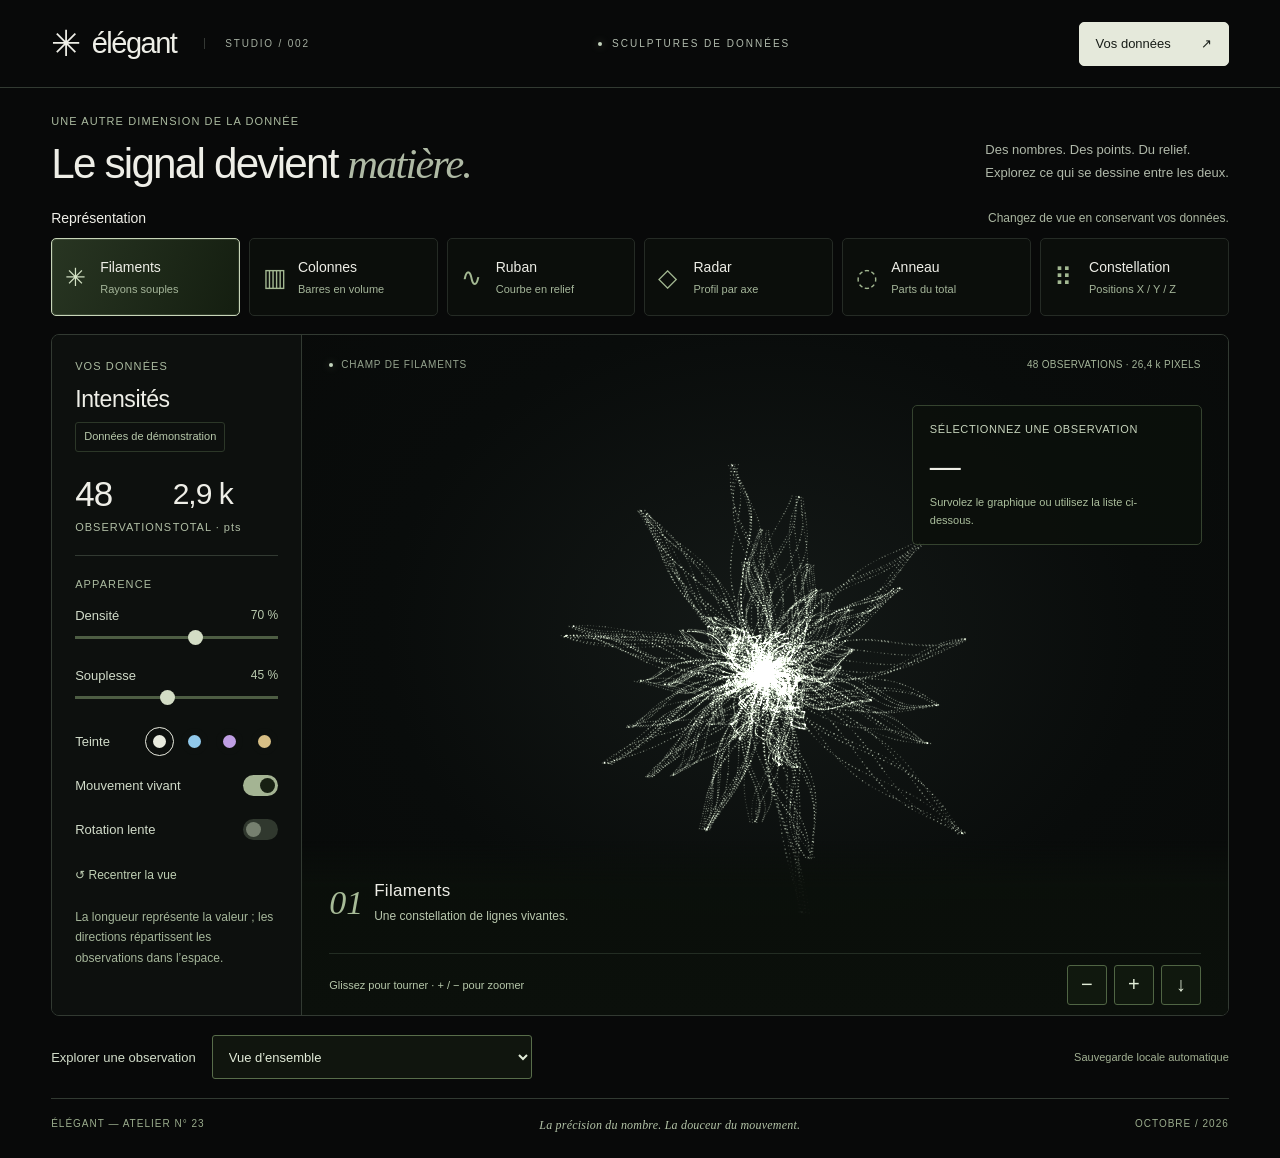
==== commit cfa977dc: "Lisibilité, navigation et panneau de valeur Réimport de la version source 8bc952aba78f5851d72693b0b0" ====
--- a/src/index.html
+++ b/src/index.html
@@ -1,7 +1,7 @@
 <!doctype html><html lang="fr"><head><meta charset="utf-8"><meta name="viewport" content="width=device-width,initial-scale=1"><meta name="theme-color" content="#080909"><title>Élégant — Sculptures de données</title><meta name="description" content="Un atelier de visualisation 3D. Transformez vos données en filaments, volumes et constellations de pixels."><link rel="stylesheet" href="style.css"></head><body>
 <header><a class="brand" href="#"><span class="symbol">✳</span> élégant<span class="edition">STUDIO / 002</span></a><span class="header-middle"><i></i> SCULPTURES DE DONNÉES</span><button class="button bright" id="openData">Vos données <span>↗</span></button></header>
 <main><div class="intro"><div><p class="eyebrow">UNE AUTRE DIMENSION DE LA DONNÉE</p><h1>Le signal devient <em>matière.</em></h1></div><p class="intro-note">Des nombres. Des points. Du relief.<br>Explorez ce qui se dessine entre les deux.</p></div>
-<section class="atelier" aria-label="Atelier de visualisation"><aside class="settings"><div class="section-label">01 / COMPOSITION</div><h2 id="dataTitle">Intensités</h2><span class="demo" id="demoBadge">Données de démonstration</span><div class="stat"><span id="count">48</span><small>OBSERVATIONS</small></div><div class="stat secondary"><span id="sum">—</span><small id="totalUnit">TOTAL · pts</small></div><div class="divider"></div><div class="section-label">02 / MATIÈRE</div><label class="range-label" for="density">Densité <output id="densityValue">70 %</output></label><input id="density" type="range" min="25" max="100" value="70"><label class="range-label" for="flex">Souplesse <output id="flexValue">45 %</output></label><input id="flex" type="range" min="0" max="100" value="45"><div class="tone-row"><span>Teinte</span><div class="swatches"><button data-color="ivory" class="swatch active" style="--c:#e9ebdf" aria-label="Ivoire" aria-pressed="true"></button><button data-color="ice" class="swatch" style="--c:#91c9eb" aria-label="Glacier" aria-pressed="false"></button><button data-color="lilac" class="swatch" style="--c:#bf9ee3" aria-label="Améthyste" aria-pressed="false"></button><button data-color="gold" class="swatch" style="--c:#d7be85" aria-label="Champagne" aria-pressed="false"></button></div></div><div class="toggle-row"><label for="motion">Mouvement vivant</label><input type="checkbox" id="motion" class="switch" checked></div><div class="toggle-row"><label for="orbit">Rotation lente</label><input type="checkbox" id="orbit" class="switch"></div><button class="reset-camera" id="resetCamera">↺ Recentrer la vue</button><p class="settings-note" id="meaning">La longueur de chaque filament représente sa valeur. La direction répartit les observations dans l’espace.</p></aside>
-<div class="stage" id="stage"><canvas id="scene" aria-label="Sculpture de données 3D interactive"></canvas><canvas id="overlay" aria-hidden="true"></canvas><div class="stage-top"><span><i></i> <span id="modeTitle">CHAMP DE FILAMENTS</span></span><span class="render-badge" id="rendererLabel">3D · PIXEL FIELD</span></div><div class="scene-caption"><span id="modeNum">01</span><div><strong id="modeName">Filaments</strong><p id="modeDesc">Une constellation de lignes vivantes.</p></div></div><div class="selection" id="selection"><p id="selectedLabel">SURVOLEZ LA MATIÈRE</p><strong id="selectedValue">—</strong><span id="selectedExtra">Une valeur, une trajectoire.</span></div><div class="scene-bottom"><span id="gestureHint">Glisser pour tourner · Molette pour zoomer</span><div><button id="zoomOut" aria-label="Dézoomer">−</button><button id="zoomIn" aria-label="Zoomer">+</button><button id="exportPng" aria-label="Exporter en PNG" title="Exporter en PNG">↓</button></div></div><div id="sceneError" class="scene-error" hidden></div></div></section>
-<nav class="modes" aria-label="Représentation du graphique"><button data-mode="filaments" class="active"><span class="mode-icon">✳</span><span><strong>Filaments</strong><small>RADIAL · ORGANIQUE</small></span><span class="mode-id">01</span></button><button data-mode="columns"><span class="mode-icon">▥</span><span><strong>Colonnes</strong><small>VOLUMES · ISOMÉTRIE</small></span><span class="mode-id">02</span></button><button data-mode="ribbon"><span class="mode-icon">∿</span><span><strong>Ruban</strong><small>COURBE · RELIEF</small></span><span class="mode-id">03</span></button><button data-mode="radar"><span class="mode-icon">◇</span><span><strong>Radar</strong><small>PROFIL · RAYONS</small></span><span class="mode-id">04</span></button><button data-mode="ring"><span class="mode-icon">◌</span><span><strong>Anneau</strong><small>PARTS · RÉPARTITION</small></span><span class="mode-id">05</span></button><button data-mode="scatter"><span class="mode-icon">⠿</span><span><strong>Constellation</strong><small>NUAGE · X / Y / Z</small></span><span class="mode-id">06</span></button></nav><div class="data-strip"><label for="inspect">Explorer une observation</label><select id="inspect"><option value="-1">Vue d’ensemble</option></select><span id="status">Sauvegarde locale automatique</span></div><footer><span>ÉLÉGANT — ATELIER N° 23</span><span>La précision du nombre. La douceur du mouvement.</span><span>OCTOBRE / 2026</span></footer></main>
+<div class="view-heading"><span>Représentation</span><p>Changez de vue en conservant vos données.</p></div><nav class="modes" aria-label="Représentation du graphique"><button data-mode="filaments" class="active"><span class="mode-icon">✳</span><span><strong>Filaments</strong><small>Rayons souples</small></span><span class="mode-id">01</span></button><button data-mode="columns"><span class="mode-icon">▥</span><span><strong>Colonnes</strong><small>Barres en volume</small></span><span class="mode-id">02</span></button><button data-mode="ribbon"><span class="mode-icon">∿</span><span><strong>Ruban</strong><small>Courbe en relief</small></span><span class="mode-id">03</span></button><button data-mode="radar"><span class="mode-icon">◇</span><span><strong>Radar</strong><small>Profil par axe</small></span><span class="mode-id">04</span></button><button data-mode="ring"><span class="mode-icon">◌</span><span><strong>Anneau</strong><small>Parts du total</small></span><span class="mode-id">05</span></button><button data-mode="scatter"><span class="mode-icon">⠿</span><span><strong>Constellation</strong><small>Positions X / Y / Z</small></span><span class="mode-id">06</span></button></nav><section class="atelier" aria-label="Atelier de visualisation"><aside class="settings"><div class="section-label">VOS DONNÉES</div><h2 id="dataTitle">Intensités</h2><span class="demo" id="demoBadge">Données de démonstration</span><div class="stat"><span id="count">48</span><small>OBSERVATIONS</small></div><div class="stat secondary"><span id="sum">—</span><small id="totalUnit">TOTAL · pts</small></div><div class="divider"></div><div class="section-label">APPARENCE</div><label class="range-label" for="density">Densité <output id="densityValue">70 %</output></label><input id="density" type="range" min="25" max="100" value="70"><label class="range-label" for="flex">Souplesse <output id="flexValue">45 %</output></label><input id="flex" type="range" min="0" max="100" value="45"><div class="tone-row"><span>Teinte</span><div class="swatches"><button data-color="ivory" class="swatch active" style="--c:#e9ebdf" aria-label="Ivoire" aria-pressed="true"></button><button data-color="ice" class="swatch" style="--c:#91c9eb" aria-label="Glacier" aria-pressed="false"></button><button data-color="lilac" class="swatch" style="--c:#bf9ee3" aria-label="Améthyste" aria-pressed="false"></button><button data-color="gold" class="swatch" style="--c:#d7be85" aria-label="Champagne" aria-pressed="false"></button></div></div><div class="toggle-row"><label for="motion">Mouvement vivant</label><input type="checkbox" id="motion" class="switch" checked></div><div class="toggle-row"><label for="orbit">Rotation lente</label><input type="checkbox" id="orbit" class="switch"></div><button class="reset-camera" id="resetCamera">↺ Recentrer la vue</button><p class="settings-note" id="meaning">La longueur de chaque filament représente sa valeur. La direction répartit les observations dans l’espace.</p></aside>
+<div class="stage" id="stage"><canvas id="scene" aria-label="Sculpture de données 3D interactive"></canvas><canvas id="overlay" aria-hidden="true"></canvas><div class="stage-top"><span><i></i> <span id="modeTitle">CHAMP DE FILAMENTS</span></span><span class="render-badge" id="rendererLabel">3D · PIXEL FIELD</span></div><div class="scene-caption"><span id="modeNum">01</span><div><strong id="modeName">Filaments</strong><p id="modeDesc">Une constellation de lignes vivantes.</p></div></div><div class="selection" id="selection" aria-live="polite" aria-atomic="true"><p id="selectedLabel">SÉLECTIONNEZ UNE OBSERVATION</p><strong id="selectedValue">—</strong><span id="selectedExtra">Survolez le graphique ou utilisez la liste ci-dessous.</span></div><div class="scene-bottom"><span id="gestureHint">Glissez pour tourner · + / − pour zoomer</span><div><button id="zoomOut" aria-label="Dézoomer">−</button><button id="zoomIn" aria-label="Zoomer">+</button><button id="exportPng" aria-label="Exporter en PNG" title="Exporter en PNG">↓</button></div></div><div id="sceneError" class="scene-error" hidden></div></div></section>
+<div class="data-strip"><label for="inspect">Explorer une observation</label><select id="inspect"><option value="-1">Vue d’ensemble</option></select><span id="status">Sauvegarde locale automatique</span></div><footer><span>ÉLÉGANT — ATELIER N° 23</span><span>La précision du nombre. La douceur du mouvement.</span><span>OCTOBRE / 2026</span></footer></main>
 <div id="backdrop" class="backdrop" hidden></div><aside id="drawer" class="drawer" role="dialog" aria-modal="true" aria-labelledby="drawerTitle" hidden><div class="drawer-top"><p class="eyebrow">LA MATIÈRE PREMIÈRE</p><button id="closeData" class="close" aria-label="Fermer">×</button></div><h2 id="drawerTitle">Vos données.<br>Votre perspective.</h2><p class="help">Collez un tableau Excel, CSV ou JSON. Associez les colonnes, puis changez librement de représentation.</p><div class="fields"><label>Titre<input id="titleInput" maxlength="80"></label><label>Unité<input id="unitInput" maxlength="12"></label></div><div class="tabs"><button data-tab="raw" class="active">Coller / fichier</button><button data-tab="table">Tableau</button><button data-tab="api">API</button></div><div id="rawPanel"><label class="input-label" for="rawInput">DONNÉES BRUTES</label><textarea id="rawInput" spellcheck="false" placeholder="Libellé;Valeur&#10;Créativité;85&#10;Précision;72"></textarea><p class="help">CSV avec « ; », virgule ou tabulation. JSON : tableau d’objets, ou <code>{"data":[…]}</code>. Décimales françaises acceptées avec « ; ».</p><label class="file-button">↥ Importer un CSV, TSV ou JSON<input type="file" id="fileInput" accept=".csv,.tsv,.json,.txt" hidden></label><button class="button" id="readRaw">Lire les colonnes ↗</button></div><div id="tablePanel" hidden><p class="help">Saisie simple libellé / valeur. Pour plusieurs colonnes, utilisez l’import brut.</p><div class="table-scroll"><table><thead><tr><th>LIBELLÉ</th><th>VALEUR</th><th></th></tr></thead><tbody id="rows"></tbody></table></div><button class="text-button" id="addRow">+ Ajouter une ligne</button></div><div id="apiPanel" hidden><label class="input-label" for="apiUrl">URL JSON PUBLIQUE</label><input type="url" id="apiUrl" placeholder="https://exemple.fr/donnees.json"><p class="help">API HTTPS sans authentification, autorisant CORS. Tableau d’objets directement ou dans <code>data</code>. Ne collez pas de clé secrète. L’adresse n’est pas conservée.</p><button class="button" id="fetchApi">Charger l’API ↗</button></div><div id="mapping" class="mapping" hidden><div class="section-label">ASSOCIER LES COLONNES</div><p class="help" id="parsedInfo"></p><div class="fields"><label>Libellé<select id="labelCol"></select></label><label>Valeur / intensité<select id="valueCol"></select></label></div><div class="fields xyz"><label>X · constellation<select id="xCol"></select></label><label>Y<select id="yCol"></select></label><label>Z<select id="zCol"></select></label></div><p class="help">X/Y/Z facultatifs : si absents, la constellation dispose les observations selon leur ordre et leur valeur. Les positions décoratives ne représentent pas de mesures supplémentaires.</p></div><p id="dataError" class="error" role="alert"></p><button id="applyData" class="button bright apply">Sculpter les données <span>↗</span></button><button id="loadDemo" class="text-button">Restaurer les données de démonstration</button><p class="help">1 à 200 observations. Valeur positive ou nulle. Les coordonnées X/Y/Z peuvent être négatives. Tout reste dans ce navigateur, sauf l’appel API que vous lancez.</p></aside><div id="toast" role="status"></div><script src="app.js"></script></body></html>
--- a/src/style.css
+++ b/src/style.css
@@ -1,2 +1,9 @@
 :root{color-scheme:dark;--bg:#080909;--panel:#0d0f0f;--ink:#eeeee7;--muted:#858a86;--line:#252928;--accent:#e8eade}*{box-sizing:border-box}body{background:var(--bg);color:var(--ink);font:13px 'Helvetica Neue',Arial,sans-serif;margin:0}button,input,select,textarea{font:inherit}button,a,input,select{-webkit-tap-highlight-color:transparent}button{cursor:pointer;color:inherit}button:focus-visible,input:focus-visible,textarea:focus-visible,select:focus-visible,a:focus-visible{outline:2px solid #c2d9e3;outline-offset:4px}header{height:88px;display:flex;align-items:center;justify-content:space-between;border-bottom:1px solid var(--line);padding:0 4%;gap:15px}.brand{display:flex;align-items:center;gap:12px;font-size:29px;font-weight:500;letter-spacing:-1.5px;text-decoration:none;color:var(--ink)}.symbol{font-size:36px;font-weight:400}.edition{margin-left:16px;font-size:8px;letter-spacing:1.8px;color:#747b76;border-left:1px solid #343834;padding-left:20px}.header-middle{font-size:8px;letter-spacing:2px;color:#8f9890;display:flex;align-items:center;gap:10px}i{width:4px;height:4px;display:inline-block;border-radius:100%;background:#c3d4bd;box-shadow:0 0 8px #d9f5c560}.button{border:1px solid #343b37;background:#151a17;padding:12px 16px;border-radius:5px;display:inline-flex;align-items:center;gap:30px;font-size:11px}.button:hover{border-color:#82917f}.bright{background:#e5e9db;color:#171c17;border-color:#e5e9db}.bright:hover{background:#fff;border-color:#fff}main{max-width:1800px;margin:auto;padding:0 4%}.intro{display:flex;justify-content:space-between;align-items:end;padding:35px 0 28px;gap:20px}.eyebrow,.section-label{font-size:8px;font-weight:500;letter-spacing:1.9px;color:#7c8b7c;margin:0 0 14px}h1{font-size:clamp(30px,3.3vw,48px);font-weight:400;letter-spacing:-1.8px;margin:0;line-height:1.1}h1 em{font-family:Georgia,serif;font-weight:400;color:#afbaa5}.intro-note{font-size:10px;line-height:1.8;color:#8b958b;margin:0 0 3px}.atelier{display:grid;grid-template-columns:210px 1fr;border:1px solid var(--line);border-radius:8px;overflow:hidden;background:var(--panel)}.settings{padding:26px 23px;border-right:1px solid var(--line);background:#0d100e}h2{font-weight:400;font-size:20px;margin:0 0 9px;letter-spacing:-.4px}.demo{font-size:8px;display:inline-block;color:#97a48b;border:1px solid #2c3728;padding:5px 6px;border-radius:3px}.stat{display:flex;flex-direction:column;gap:8px;margin-top:29px}.stat>span{font-size:35px;letter-spacing:-1px}.stat small{font-size:7px;letter-spacing:1.6px;color:#798575}.stat.secondary{margin-top:23px}.stat.secondary>span{font-size:23px}.divider{height:1px;background:var(--line);margin:25px 0}.range-label{display:flex;justify-content:space-between;font-size:10px;color:#b3bcb0;margin:20px 0 12px}output{font-size:9px;color:#7f8c78}input[type=range]{appearance:none;width:100%;height:2px;background:#354132;display:block;margin:0;cursor:pointer;accent-color:#d3ddc5}input[type=range]::-webkit-slider-thumb{appearance:none;width:8px;height:8px;border-radius:100%;background:#d3ddc5}.tone-row{display:flex;justify-content:space-between;align-items:center;margin-top:27px;color:#b3bcb0;font-size:10px}.swatches{display:flex;gap:10px}.swatch{background:var(--c);border:0;width:10px;height:10px;border-radius:100%;padding:0}.swatch.active{outline:1px solid var(--c);outline-offset:3px}.toggle-row{display:flex;align-items:center;justify-content:space-between;margin-top:22px;font-size:10px;color:#a7b0a1}.switch{appearance:none;background:#30382e;width:25px;height:14px;border-radius:20px;cursor:pointer;position:relative;margin:0}.switch:after{content:'';position:absolute;width:8px;height:8px;top:3px;left:3px;border-radius:100%;background:#76806f;transition:transform .2s}.switch:checked{background:#a4b493}.switch:checked:after{transform:translateX(11px);background:#172012}.reset-camera{background:none;border:0;color:#85917d;padding:0;font-size:9px;margin-top:24px}.settings-note{color:#677462;font-size:9px;line-height:1.75;margin:22px 0 0}.stage{min-width:0;height:610px;position:relative;overflow:hidden;background:radial-gradient(ellipse at 50% 44%,#141917 0%,#090c0b 58%,#080a09 100%)}canvas{position:absolute;inset:0;width:100%;height:100%;display:block}#scene{touch-action:none;cursor:grab}#scene:active{cursor:grabbing}#overlay{pointer-events:none}.stage-top{position:absolute;top:24px;left:27px;right:27px;display:flex;justify-content:space-between;pointer-events:none;font-size:7px;letter-spacing:1.6px;color:#95a38e}.stage-top>span:first-child{display:flex;align-items:center;gap:8px}.render-badge{color:#55664f}.scene-caption{position:absolute;bottom:72px;left:27px;display:flex;align-items:center;gap:14px;pointer-events:none}.scene-caption>span{font-family:Georgia,serif;font-style:italic;font-size:39px;color:#5b6a53}.scene-caption strong{font-size:13px;font-weight:400;letter-spacing:.3px}.scene-caption p{font-size:9px;margin:6px 0 0;color:#74816c}.selection{position:absolute;right:27px;bottom:72px;text-align:right;pointer-events:none;max-width:36%}.selection p{font-size:8px;letter-spacing:1.5px;color:#98a591;margin:0 0 9px;overflow:hidden;text-overflow:ellipsis;white-space:nowrap}.selection strong{font-size:31px;font-weight:300;letter-spacing:-1px;display:block}.selection>span{display:block;font-size:8px;color:#65765d;margin-top:7px}.scene-bottom{position:absolute;bottom:0;left:27px;right:27px;height:48px;border-top:1px solid #232d23;display:flex;align-items:center;justify-content:space-between;font-size:8px;color:#74826b}.scene-bottom>div{display:flex;gap:7px}.scene-bottom button{border:1px solid #303d2c;width:27px;height:27px;background:#10180e;color:#b5c3aa;border-radius:3px;font-size:15px}.modes{display:grid;grid-template-columns:repeat(6,1fr);gap:8px;margin-top:14px}.modes>button{display:flex;align-items:center;text-align:left;gap:12px;padding:17px 14px;border:1px solid #252b25;background:#0b0e0b;border-radius:5px;position:relative;overflow:hidden}.modes>button:hover{border-color:#607355}.modes>button.active{background:linear-gradient(115deg,#202b1c,#10160e);border-color:#7b906b}.mode-icon{font-size:25px;color:#7b8d6e;font-weight:300;width:25px}.modes .active .mode-icon{color:#d4e2c5}.modes strong{font-size:11px;font-weight:400;display:block}.modes small{font-size:6px;letter-spacing:.8px;display:block;margin-top:6px;color:#6a7e5d}.mode-id{position:absolute;right:7px;top:6px;color:#4a5942;font-size:6px}.data-strip{display:flex;align-items:center;gap:13px;padding:19px 0;font-size:9px;color:#7b8a71}.data-strip select{width:200px;padding:7px;background:#10150e;border:1px solid #303c29;color:#b6c3ab;border-radius:3px;font-size:10px}.data-strip>span{margin-left:auto;font-size:8px;color:#5b6e51}footer{padding:19px 0 25px;border-top:1px solid var(--line);display:flex;justify-content:space-between;color:#58694f;font-size:7px;letter-spacing:1px}footer>span:nth-child(2){font-family:Georgia,serif;font-style:italic;letter-spacing:.2px;color:#839577;font-size:10px}.backdrop{position:fixed;inset:0;background:#0009;backdrop-filter:blur(8px);z-index:10}.drawer{position:fixed;right:0;top:0;bottom:0;overflow:auto;z-index:11;width:min(540px,100%);padding:30px;background:#10150f;border-left:1px solid #35452b;box-shadow:-20px 0 90px #0008}.drawer-top{display:flex;justify-content:space-between;align-items:start}.close{border:1px solid #34462b;width:30px;height:30px;font-size:20px;background:none;border-radius:4px}.drawer h2{font-size:35px;line-height:1.2;letter-spacing:-1.2px}.help{font-size:10px;color:#899a7d;line-height:1.8}.fields{display:flex;gap:12px;margin:20px 0}.fields label{display:flex;flex-direction:column;gap:8px;flex:1;min-width:0;font-size:9px;color:#9aab8c}.fields label:last-child{flex:.45}.fields.xyz label{flex:1}input:not([type=range],[type=checkbox]),select,textarea{background:#0b1109;border:1px solid #35482b;color:#d8e4cd;border-radius:4px;padding:10px;max-width:100%;width:100%}select{font-size:11px}textarea{resize:vertical;height:180px;font:11px/1.8 monospace;margin-top:9px}.tabs{display:flex;gap:22px;border-bottom:1px solid #2b3b22;margin:23px 0 20px}.tabs button{border:0;background:none;color:#778e69;font-size:11px;padding:10px 0}.tabs button.active{border-bottom:1px solid #d1e1c3;color:#dbe6d3}.input-label{font-size:8px;letter-spacing:1.5px;color:#8fa47e}.file-button{border:1px dashed #435f35;padding:12px;display:block;text-align:center;cursor:pointer;font-size:10px;border-radius:4px;margin:14px 0}.mapping{margin:24px 0;padding-top:20px;border-top:1px solid #304126}.mapping .fields{margin:14px 0}.apply{width:100%;justify-content:space-between;margin:8px 0 10px}.text-button{background:none;border:0;color:#99b087;font-size:10px;padding:10px 0}.error{font-size:11px;line-height:1.7;color:#e4ad93}.table-scroll{max-height:270px;overflow:auto}table{width:100%;border-collapse:collapse}th{text-align:left;font-size:8px;color:#8a9c7d;padding:8px 4px}td{padding:4px}td input{padding:7px!important}td button{border:0;background:none;color:#97aa88;font-size:18px}#toast{position:fixed;bottom:24px;left:50%;transform:translateX(-50%);background:#d8e4cc;color:#1a2713;padding:13px 20px;border-radius:4px;font-size:11px;z-index:20;opacity:0;pointer-events:none;transition:opacity .2s}.scene-error{position:absolute;top:45%;left:12%;right:12%;padding:20px;background:#192213;color:#d8e8cc;font-size:12px;line-height:1.8}.sr-only{position:absolute;width:1px;height:1px;clip-path:inset(50%);overflow:hidden}[hidden]{display:none!important}
 @media(min-width:1600px){.stage{height:690px}.settings{padding:30px}.atelier{grid-template-columns:235px 1fr}}@media(max-width:1100px){.modes{grid-template-columns:repeat(3,1fr)}.stage{height:610px}.atelier{grid-template-columns:190px 1fr}.settings{padding:24px 18px}.modes>button{padding:13px 17px}}@media(max-width:700px){header{height:70px;padding:0 5%}.brand{font-size:24px}.symbol{font-size:28px}.edition,.header-middle{display:none}main{padding:0 4%}.intro{padding:27px 0 23px}.intro-note{display:none}h1{font-size:32px;letter-spacing:-1.2px}.atelier{display:flex;flex-direction:column-reverse}.stage{height:470px}.settings{border-right:0;border-top:1px solid var(--line);display:grid;grid-template-columns:1fr 1fr;gap:13px 22px;padding:20px}.settings>.section-label,.settings>h2,.settings>.demo,.settings>.stat,.divider,.settings-note{display:none}.range-label{margin:0;grid-column:1}.settings #density{grid-column:1;grid-row:2}.settings label[for=flex]{grid-column:2;grid-row:1}.settings #flex{grid-column:2;grid-row:2}.tone-row{grid-column:1;margin:8px 0}.toggle-row{margin:8px 0}.reset-camera{margin:8px 0;text-align:left}.stage-top{left:18px;right:18px;top:20px;font-size:6px}.scene-caption{left:18px;bottom:68px}.scene-caption>span{font-size:29px}.scene-caption strong{font-size:12px}.scene-caption p{font-size:8px;max-width:130px;line-height:1.6}.selection{right:18px;bottom:68px;max-width:38%}.selection strong{font-size:25px}.selection p{font-size:7px}.selection>span{font-size:7px;line-height:1.5}.scene-bottom{left:18px;right:18px;font-size:7px}.modes{gap:6px}.modes>button{padding:13px 10px;gap:8px}.modes strong{font-size:10px}.modes small{font-size:5px;letter-spacing:.4px}.mode-icon{font-size:23px;width:22px}.data-strip{flex-wrap:wrap;gap:9px}.data-strip>span{width:100%;margin-left:0}.data-strip select{flex:1;width:120px}footer>span:last-child{display:none}footer>span:nth-child(2){font-size:8px;max-width:45%;text-align:right}.drawer{padding:25px}.render-badge{font-size:6px}}@media(prefers-reduced-motion:reduce){*{transition:none!important}}
+/* Lisibilité et hiérarchie des commandes. */
+:root{--muted:#abb3a7;--line:#323a32}body{font-size:14px}.edition{font-size:10px;color:#a4aea0}.header-middle{font-size:10px;color:#b2bcae}.button{font-size:13px;min-height:44px}.intro{padding:27px 0 23px}.eyebrow,.section-label{font-size:11px;letter-spacing:1.1px;color:#abbba0}.intro-note{font-size:13px;color:#b0b9aa}.view-heading{display:flex;align-items:center;justify-content:space-between;gap:20px;margin:0 0 12px}.view-heading>span{font-size:14px;font-weight:500}.view-heading p{font-size:12px;color:#abb7a1;margin:0}.modes{margin:0 0 18px;gap:9px}.modes>button{padding:17px 13px;min-height:78px;gap:10px}.modes strong{font-size:14px;font-weight:500}.modes small{font-size:11px;letter-spacing:0;color:#a5b69a;line-height:1.35;margin-top:7px}.mode-id{display:none}.mode-icon{color:#a3b892}.modes>button.active{border-color:#c7d5b8;background:linear-gradient(110deg,#283522,#141e10);box-shadow:inset 0 0 0 1px #c7d5b822}.atelier{grid-template-columns:250px 1fr}.settings{padding:25px 23px}.settings h2{font-size:23px;overflow-wrap:anywhere}.demo{font-size:11px;line-height:1.4;color:#b8c9ab;padding:6px 8px}.stat{margin-top:23px;gap:7px}.stat small{font-size:11px;letter-spacing:1px;color:#b0bea5}.stat.secondary{margin-top:19px}.stat.secondary>span{font-size:26px}.divider{margin:22px 0}.range-label,.tone-row,.toggle-row{font-size:13px;color:#d1dbc9}.range-label{margin:18px 0 3px}output{font-size:12px;color:#b9caae}input[type=range]{height:24px;background:linear-gradient(#4d5d43,#4d5d43) center / 100% 3px no-repeat}input[type=range]::-webkit-slider-thumb{width:15px;height:15px}input[type=range]::-moz-range-thumb{width:15px;height:15px;background:#d3ddc5;border:0;border-radius:50%}.tone-row{margin-top:18px}.swatches{gap:8px}.swatch{width:27px;height:27px;border:7px solid #0d100e;outline:1px solid transparent;outline-offset:0}.swatch.active{outline:1px solid var(--c);outline-offset:0}.toggle-row{margin-top:18px;min-height:26px;gap:12px}.switch{width:35px;height:21px;flex-shrink:0}.switch:after{width:15px;height:15px}.switch:checked:after{transform:translateX(14px)}.reset-camera{font-size:12px;color:#c0d0b4;min-height:38px;margin-top:13px}.settings-note{font-size:12px;color:#a5b69a;line-height:1.7;margin:13px 0 0}.stage{height:100%;min-height:720px}.stage-top{font-size:10px;letter-spacing:.8px;z-index:1}.render-badge{color:#a5b69a;letter-spacing:.3px}.stage:after{content:'';position:absolute;left:0;right:0;bottom:0;height:174px;background:linear-gradient(transparent,#0b100be8 25%,#0b100b);pointer-events:none}.scene-caption,.selection,.scene-bottom{z-index:1}.scene-caption{bottom:90px;gap:11px;max-width:43%}.scene-caption strong{font-size:17px;font-weight:500}.scene-caption>span{color:#a7bb97;font-size:34px}.scene-caption p{font-size:12px;color:#b8c7ad;line-height:1.5}.selection{bottom:86px;max-width:46%;padding-left:20px}.selection p{font-size:11px;letter-spacing:.6px;color:#c7d5bd;white-space:normal;line-height:1.6;overflow-wrap:anywhere}.selection strong{font-size:34px;line-height:1.2;overflow-wrap:anywhere}.selection>span{font-size:11px;color:#abbf9d;line-height:1.6;max-width:250px;margin-left:auto}.scene-bottom{height:62px;font-size:11px;gap:14px;color:#b6c7aa}.scene-bottom button{height:40px;width:40px;font-size:20px;color:#e1ecd7;border-color:#506544}.data-strip{font-size:13px;gap:16px;padding:19px 0}.data-strip label{color:#d2ddca}.data-strip select{font-size:13px;width:320px;padding:12px;min-height:44px;border-color:#586d4a;color:#e2ecd9}.data-strip>span{font-size:11px;color:#a2b193}footer{font-size:10px;color:#9bad8d}footer>span:nth-child(2){font-size:12px;color:#b3c3a7}.drawer{width:min(600px,100%)}.drawer .help{font-size:13px;color:#b2c3a4;line-height:1.65}.fields label{font-size:12px;color:#ccd9c1}.fields input,.drawer select{font-size:14px;min-height:44px}.tabs button{font-size:13px;min-height:44px;color:#a8bc97}.input-label{font-size:11px;color:#bdd1ab;letter-spacing:1px}.drawer textarea{font-size:13px;line-height:1.75;min-height:190px}.file-button,.text-button{font-size:13px;min-height:44px;color:#c3d7b1}.file-button{padding:14px;border-color:#617b4f}.close{width:40px;height:40px}.error{font-size:13px;color:#f0b69d}th{font-size:11px;color:#c1d3b0}.table-scroll input{font-size:13px;min-height:40px}td button{width:32px;height:36px}.help code{overflow-wrap:anywhere}#toast{font-size:13px;max-width:90vw;line-height:1.5}
+@media(min-width:1600px){.atelier{grid-template-columns:265px 1fr}.stage{height:100%;min-height:750px}.settings{padding:28px}}
+@media(max-width:1150px){.modes{grid-template-columns:repeat(3,1fr)}.modes>button{padding:14px 18px;min-height:70px}.atelier{grid-template-columns:240px 1fr}.stage-top{flex-wrap:wrap;gap:9px}.stage{min-height:735px}.scene-caption{left:22px;max-width:45%}.selection{right:22px;padding-left:10px;max-width:48%}.scene-caption p{font-size:11px}.selection p{font-size:10px}.scene-bottom{left:22px;right:22px;font-size:10px}}
+@media(max-width:700px){header{height:74px}.intro{padding:25px 0 22px}.eyebrow{font-size:10px;letter-spacing:1px}.view-heading{align-items:flex-start;flex-direction:column;gap:6px}.view-heading p{font-size:12px;line-height:1.5}.modes{gap:7px;margin-bottom:14px}.modes>button{padding:13px 10px;min-height:76px;gap:7px;align-items:flex-start}.modes strong{font-size:12px}.modes small{font-size:10px;line-height:1.4;margin-top:5px}.mode-icon{font-size:21px;width:19px;flex-shrink:0}.atelier{display:flex}.stage{height:500px;min-height:500px}.stage-top{top:18px;left:17px;right:17px;font-size:9px;gap:8px}.render-badge{font-size:9px}.stage:after{height:170px}.scene-caption{bottom:101px;left:17px;max-width:44%;gap:7px}.scene-caption>span{display:none}.scene-caption strong{font-size:15px}.scene-caption p{font-size:11px;max-width:none}.selection{right:17px;bottom:95px;max-width:49%;padding-left:8px}.selection p{font-size:10px;letter-spacing:0;line-height:1.5}.selection strong{font-size:25px}.selection>span{font-size:10px;line-height:1.5}.scene-bottom{height:70px;left:17px;right:17px;font-size:10px;line-height:1.6;gap:12px}.scene-bottom>span{max-width:150px}.scene-bottom>div{gap:6px;flex-shrink:0}.scene-bottom button{width:38px;height:40px}.settings{padding:20px;gap:12px 22px}.range-label{font-size:13px;margin:0}.settings #density,.settings #flex{height:24px}.tone-row,.toggle-row{font-size:12px;margin:6px 0;min-height:30px}.swatches{gap:3px}.swatch{width:25px;height:25px;border-width:6px}.reset-camera{margin:0;min-height:34px;font-size:12px}.data-strip{display:grid;grid-template-columns:1fr;gap:9px;padding:19px 0}.data-strip label{font-size:13px}.data-strip select{width:100%;font-size:14px}.data-strip>span{font-size:11px}footer{gap:15px;font-size:9px;line-height:1.6}footer>span:nth-child(2){font-size:11px}.drawer{padding:23px}.drawer h2{font-size:31px}.fields{gap:10px}.fields.xyz{flex-wrap:wrap}.fields.xyz label{min-width:80px}.tabs{gap:22px}.tabs button{font-size:12px}.drawer .help{font-size:12px}}
+@media(max-width:370px){.modes{grid-template-columns:repeat(2,1fr)}.modes strong{font-size:13px}.modes small{font-size:11px}.settings{gap:12px 14px;padding:17px}.tone-row{gap:7px}.scene-bottom>span{max-width:120px}.scene-bottom button{width:34px}.selection strong{font-size:22px}}
+@media(min-width:701px){.settings .stat{display:inline-flex;width:48%;vertical-align:top;margin-top:22px}.settings .stat.secondary>span{font-size:30px;line-height:40px}.settings .stat>span{line-height:40px}.stage{min-height:680px}.selection{top:70px;bottom:auto;right:26px;max-width:290px;width:36%;padding:15px 17px;border:1px solid #35432f;border-radius:5px;background:#0b100be8;text-align:left}.selection>span{margin-left:0}.selection strong{font-size:31px}.selection p{margin-bottom:9px}.selection>span{margin-top:9px}}
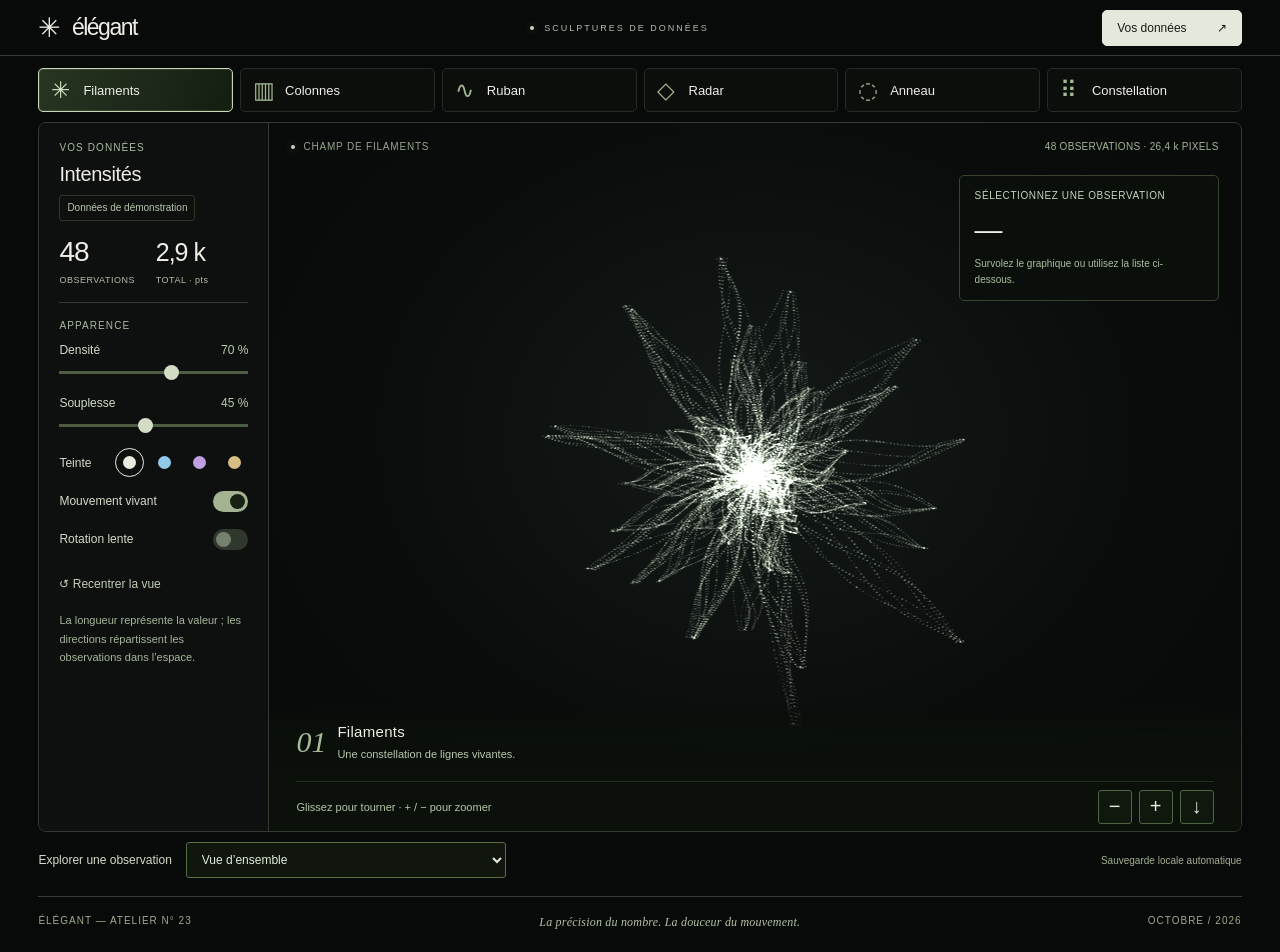
==== commit 0e4ea7be: "Graphique dès l’accueil et favicon Réimport de la version source a9c3381695a8118cdf40708a6806798ca73" ====
--- a/src/index.html
+++ b/src/index.html
@@ -1,7 +1,6 @@
-<!doctype html><html lang="fr"><head><meta charset="utf-8"><meta name="viewport" content="width=device-width,initial-scale=1"><meta name="theme-color" content="#080909"><title>Élégant — Sculptures de données</title><meta name="description" content="Un atelier de visualisation 3D. Transformez vos données en filaments, volumes et constellations de pixels."><link rel="stylesheet" href="style.css"></head><body>
+<!doctype html><html lang="fr"><head><meta charset="utf-8"><meta name="viewport" content="width=device-width,initial-scale=1"><meta name="theme-color" content="#080909"><link rel="icon" type="image/svg+xml" href="data:image/svg+xml,%3Csvg%20xmlns%3D%22http%3A%2F%2Fwww.w3.org%2F2000%2Fsvg%22%20viewBox%3D%220%200%2064%2064%22%3E%3Crect%20width%3D%2264%22%20height%3D%2264%22%20rx%3D%2215%22%20fill%3D%22%230b100b%22%2F%3E%3Cg%20stroke%3D%22%23e5e9db%22%20stroke-width%3D%223.5%22%20stroke-linecap%3D%22round%22%3E%3Cpath%20d%3D%22M32%2011v42M11%2032h42M17%2017l30%2030M17%2047l30-30%22%2F%3E%3C%2Fg%3E%3Ccircle%20cx%3D%2232%22%20cy%3D%2232%22%20r%3D%225%22%20fill%3D%22%23e5e9db%22%2F%3E%3C%2Fsvg%3E"><title>Élégant — Sculptures de données</title><meta name="description" content="Un atelier de visualisation 3D. Transformez vos données en filaments, volumes et constellations de pixels."><link rel="stylesheet" href="style.css"></head><body>
 <header><a class="brand" href="#"><span class="symbol">✳</span> élégant<span class="edition">STUDIO / 002</span></a><span class="header-middle"><i></i> SCULPTURES DE DONNÉES</span><button class="button bright" id="openData">Vos données <span>↗</span></button></header>
-<main><div class="intro"><div><p class="eyebrow">UNE AUTRE DIMENSION DE LA DONNÉE</p><h1>Le signal devient <em>matière.</em></h1></div><p class="intro-note">Des nombres. Des points. Du relief.<br>Explorez ce qui se dessine entre les deux.</p></div>
-<div class="view-heading"><span>Représentation</span><p>Changez de vue en conservant vos données.</p></div><nav class="modes" aria-label="Représentation du graphique"><button data-mode="filaments" class="active"><span class="mode-icon">✳</span><span><strong>Filaments</strong><small>Rayons souples</small></span><span class="mode-id">01</span></button><button data-mode="columns"><span class="mode-icon">▥</span><span><strong>Colonnes</strong><small>Barres en volume</small></span><span class="mode-id">02</span></button><button data-mode="ribbon"><span class="mode-icon">∿</span><span><strong>Ruban</strong><small>Courbe en relief</small></span><span class="mode-id">03</span></button><button data-mode="radar"><span class="mode-icon">◇</span><span><strong>Radar</strong><small>Profil par axe</small></span><span class="mode-id">04</span></button><button data-mode="ring"><span class="mode-icon">◌</span><span><strong>Anneau</strong><small>Parts du total</small></span><span class="mode-id">05</span></button><button data-mode="scatter"><span class="mode-icon">⠿</span><span><strong>Constellation</strong><small>Positions X / Y / Z</small></span><span class="mode-id">06</span></button></nav><section class="atelier" aria-label="Atelier de visualisation"><aside class="settings"><div class="section-label">VOS DONNÉES</div><h2 id="dataTitle">Intensités</h2><span class="demo" id="demoBadge">Données de démonstration</span><div class="stat"><span id="count">48</span><small>OBSERVATIONS</small></div><div class="stat secondary"><span id="sum">—</span><small id="totalUnit">TOTAL · pts</small></div><div class="divider"></div><div class="section-label">APPARENCE</div><label class="range-label" for="density">Densité <output id="densityValue">70 %</output></label><input id="density" type="range" min="25" max="100" value="70"><label class="range-label" for="flex">Souplesse <output id="flexValue">45 %</output></label><input id="flex" type="range" min="0" max="100" value="45"><div class="tone-row"><span>Teinte</span><div class="swatches"><button data-color="ivory" class="swatch active" style="--c:#e9ebdf" aria-label="Ivoire" aria-pressed="true"></button><button data-color="ice" class="swatch" style="--c:#91c9eb" aria-label="Glacier" aria-pressed="false"></button><button data-color="lilac" class="swatch" style="--c:#bf9ee3" aria-label="Améthyste" aria-pressed="false"></button><button data-color="gold" class="swatch" style="--c:#d7be85" aria-label="Champagne" aria-pressed="false"></button></div></div><div class="toggle-row"><label for="motion">Mouvement vivant</label><input type="checkbox" id="motion" class="switch" checked></div><div class="toggle-row"><label for="orbit">Rotation lente</label><input type="checkbox" id="orbit" class="switch"></div><button class="reset-camera" id="resetCamera">↺ Recentrer la vue</button><p class="settings-note" id="meaning">La longueur de chaque filament représente sa valeur. La direction répartit les observations dans l’espace.</p></aside>
+<main><nav class="modes" aria-label="Représentation du graphique"><button data-mode="filaments" class="active"><span class="mode-icon">✳</span><span><strong>Filaments</strong><small>Rayons souples</small></span><span class="mode-id">01</span></button><button data-mode="columns"><span class="mode-icon">▥</span><span><strong>Colonnes</strong><small>Barres en volume</small></span><span class="mode-id">02</span></button><button data-mode="ribbon"><span class="mode-icon">∿</span><span><strong>Ruban</strong><small>Courbe en relief</small></span><span class="mode-id">03</span></button><button data-mode="radar"><span class="mode-icon">◇</span><span><strong>Radar</strong><small>Profil par axe</small></span><span class="mode-id">04</span></button><button data-mode="ring"><span class="mode-icon">◌</span><span><strong>Anneau</strong><small>Parts du total</small></span><span class="mode-id">05</span></button><button data-mode="scatter"><span class="mode-icon">⠿</span><span><strong>Constellation</strong><small>Positions X / Y / Z</small></span><span class="mode-id">06</span></button></nav><section class="atelier" aria-label="Atelier de visualisation"><aside class="settings"><div class="section-label">VOS DONNÉES</div><h2 id="dataTitle">Intensités</h2><span class="demo" id="demoBadge">Données de démonstration</span><div class="stat"><span id="count">48</span><small>OBSERVATIONS</small></div><div class="stat secondary"><span id="sum">—</span><small id="totalUnit">TOTAL · pts</small></div><div class="divider"></div><div class="section-label">APPARENCE</div><label class="range-label" for="density">Densité <output id="densityValue">70 %</output></label><input id="density" type="range" min="25" max="100" value="70"><label class="range-label" for="flex">Souplesse <output id="flexValue">45 %</output></label><input id="flex" type="range" min="0" max="100" value="45"><div class="tone-row"><span>Teinte</span><div class="swatches"><button data-color="ivory" class="swatch active" style="--c:#e9ebdf" aria-label="Ivoire" aria-pressed="true"></button><button data-color="ice" class="swatch" style="--c:#91c9eb" aria-label="Glacier" aria-pressed="false"></button><button data-color="lilac" class="swatch" style="--c:#bf9ee3" aria-label="Améthyste" aria-pressed="false"></button><button data-color="gold" class="swatch" style="--c:#d7be85" aria-label="Champagne" aria-pressed="false"></button></div></div><div class="toggle-row"><label for="motion">Mouvement vivant</label><input type="checkbox" id="motion" class="switch" checked></div><div class="toggle-row"><label for="orbit">Rotation lente</label><input type="checkbox" id="orbit" class="switch"></div><button class="reset-camera" id="resetCamera">↺ Recentrer la vue</button><p class="settings-note" id="meaning">La longueur de chaque filament représente sa valeur. La direction répartit les observations dans l’espace.</p></aside>
 <div class="stage" id="stage"><canvas id="scene" aria-label="Sculpture de données 3D interactive"></canvas><canvas id="overlay" aria-hidden="true"></canvas><div class="stage-top"><span><i></i> <span id="modeTitle">CHAMP DE FILAMENTS</span></span><span class="render-badge" id="rendererLabel">3D · PIXEL FIELD</span></div><div class="scene-caption"><span id="modeNum">01</span><div><strong id="modeName">Filaments</strong><p id="modeDesc">Une constellation de lignes vivantes.</p></div></div><div class="selection" id="selection" aria-live="polite" aria-atomic="true"><p id="selectedLabel">SÉLECTIONNEZ UNE OBSERVATION</p><strong id="selectedValue">—</strong><span id="selectedExtra">Survolez le graphique ou utilisez la liste ci-dessous.</span></div><div class="scene-bottom"><span id="gestureHint">Glissez pour tourner · + / − pour zoomer</span><div><button id="zoomOut" aria-label="Dézoomer">−</button><button id="zoomIn" aria-label="Zoomer">+</button><button id="exportPng" aria-label="Exporter en PNG" title="Exporter en PNG">↓</button></div></div><div id="sceneError" class="scene-error" hidden></div></div></section>
 <div class="data-strip"><label for="inspect">Explorer une observation</label><select id="inspect"><option value="-1">Vue d’ensemble</option></select><span id="status">Sauvegarde locale automatique</span></div><footer><span>ÉLÉGANT — ATELIER N° 23</span><span>La précision du nombre. La douceur du mouvement.</span><span>OCTOBRE / 2026</span></footer></main>
 <div id="backdrop" class="backdrop" hidden></div><aside id="drawer" class="drawer" role="dialog" aria-modal="true" aria-labelledby="drawerTitle" hidden><div class="drawer-top"><p class="eyebrow">LA MATIÈRE PREMIÈRE</p><button id="closeData" class="close" aria-label="Fermer">×</button></div><h2 id="drawerTitle">Vos données.<br>Votre perspective.</h2><p class="help">Collez un tableau Excel, CSV ou JSON. Associez les colonnes, puis changez librement de représentation.</p><div class="fields"><label>Titre<input id="titleInput" maxlength="80"></label><label>Unité<input id="unitInput" maxlength="12"></label></div><div class="tabs"><button data-tab="raw" class="active">Coller / fichier</button><button data-tab="table">Tableau</button><button data-tab="api">API</button></div><div id="rawPanel"><label class="input-label" for="rawInput">DONNÉES BRUTES</label><textarea id="rawInput" spellcheck="false" placeholder="Libellé;Valeur&#10;Créativité;85&#10;Précision;72"></textarea><p class="help">CSV avec « ; », virgule ou tabulation. JSON : tableau d’objets, ou <code>{"data":[…]}</code>. Décimales françaises acceptées avec « ; ».</p><label class="file-button">↥ Importer un CSV, TSV ou JSON<input type="file" id="fileInput" accept=".csv,.tsv,.json,.txt" hidden></label><button class="button" id="readRaw">Lire les colonnes ↗</button></div><div id="tablePanel" hidden><p class="help">Saisie simple libellé / valeur. Pour plusieurs colonnes, utilisez l’import brut.</p><div class="table-scroll"><table><thead><tr><th>LIBELLÉ</th><th>VALEUR</th><th></th></tr></thead><tbody id="rows"></tbody></table></div><button class="text-button" id="addRow">+ Ajouter une ligne</button></div><div id="apiPanel" hidden><label class="input-label" for="apiUrl">URL JSON PUBLIQUE</label><input type="url" id="apiUrl" placeholder="https://exemple.fr/donnees.json"><p class="help">API HTTPS sans authentification, autorisant CORS. Tableau d’objets directement ou dans <code>data</code>. Ne collez pas de clé secrète. L’adresse n’est pas conservée.</p><button class="button" id="fetchApi">Charger l’API ↗</button></div><div id="mapping" class="mapping" hidden><div class="section-label">ASSOCIER LES COLONNES</div><p class="help" id="parsedInfo"></p><div class="fields"><label>Libellé<select id="labelCol"></select></label><label>Valeur / intensité<select id="valueCol"></select></label></div><div class="fields xyz"><label>X · constellation<select id="xCol"></select></label><label>Y<select id="yCol"></select></label><label>Z<select id="zCol"></select></label></div><p class="help">X/Y/Z facultatifs : si absents, la constellation dispose les observations selon leur ordre et leur valeur. Les positions décoratives ne représentent pas de mesures supplémentaires.</p></div><p id="dataError" class="error" role="alert"></p><button id="applyData" class="button bright apply">Sculpter les données <span>↗</span></button><button id="loadDemo" class="text-button">Restaurer les données de démonstration</button><p class="help">1 à 200 observations. Valeur positive ou nulle. Les coordonnées X/Y/Z peuvent être négatives. Tout reste dans ce navigateur, sauf l’appel API que vous lancez.</p></aside><div id="toast" role="status"></div><script src="app.js"></script></body></html>
--- a/src/style.css
+++ b/src/style.css
@@ -7,3 +7,11 @@
 @media(max-width:700px){header{height:74px}.intro{padding:25px 0 22px}.eyebrow{font-size:10px;letter-spacing:1px}.view-heading{align-items:flex-start;flex-direction:column;gap:6px}.view-heading p{font-size:12px;line-height:1.5}.modes{gap:7px;margin-bottom:14px}.modes>button{padding:13px 10px;min-height:76px;gap:7px;align-items:flex-start}.modes strong{font-size:12px}.modes small{font-size:10px;line-height:1.4;margin-top:5px}.mode-icon{font-size:21px;width:19px;flex-shrink:0}.atelier{display:flex}.stage{height:500px;min-height:500px}.stage-top{top:18px;left:17px;right:17px;font-size:9px;gap:8px}.render-badge{font-size:9px}.stage:after{height:170px}.scene-caption{bottom:101px;left:17px;max-width:44%;gap:7px}.scene-caption>span{display:none}.scene-caption strong{font-size:15px}.scene-caption p{font-size:11px;max-width:none}.selection{right:17px;bottom:95px;max-width:49%;padding-left:8px}.selection p{font-size:10px;letter-spacing:0;line-height:1.5}.selection strong{font-size:25px}.selection>span{font-size:10px;line-height:1.5}.scene-bottom{height:70px;left:17px;right:17px;font-size:10px;line-height:1.6;gap:12px}.scene-bottom>span{max-width:150px}.scene-bottom>div{gap:6px;flex-shrink:0}.scene-bottom button{width:38px;height:40px}.settings{padding:20px;gap:12px 22px}.range-label{font-size:13px;margin:0}.settings #density,.settings #flex{height:24px}.tone-row,.toggle-row{font-size:12px;margin:6px 0;min-height:30px}.swatches{gap:3px}.swatch{width:25px;height:25px;border-width:6px}.reset-camera{margin:0;min-height:34px;font-size:12px}.data-strip{display:grid;grid-template-columns:1fr;gap:9px;padding:19px 0}.data-strip label{font-size:13px}.data-strip select{width:100%;font-size:14px}.data-strip>span{font-size:11px}footer{gap:15px;font-size:9px;line-height:1.6}footer>span:nth-child(2){font-size:11px}.drawer{padding:23px}.drawer h2{font-size:31px}.fields{gap:10px}.fields.xyz{flex-wrap:wrap}.fields.xyz label{min-width:80px}.tabs{gap:22px}.tabs button{font-size:12px}.drawer .help{font-size:12px}}
 @media(max-width:370px){.modes{grid-template-columns:repeat(2,1fr)}.modes strong{font-size:13px}.modes small{font-size:11px}.settings{gap:12px 14px;padding:17px}.tone-row{gap:7px}.scene-bottom>span{max-width:120px}.scene-bottom button{width:34px}.selection strong{font-size:22px}}
 @media(min-width:701px){.settings .stat{display:inline-flex;width:48%;vertical-align:top;margin-top:22px}.settings .stat.secondary>span{font-size:30px;line-height:40px}.settings .stat>span{line-height:40px}.stage{min-height:680px}.selection{top:70px;bottom:auto;right:26px;max-width:290px;width:36%;padding:15px 17px;border:1px solid #35432f;border-radius:5px;background:#0b100be8;text-align:left}.selection>span{margin-left:0}.selection strong{font-size:31px}.selection p{margin-bottom:9px}.selection>span{margin-top:9px}}
+@media(min-width:701px){.settings .stat{width:45%}.settings .stat:not(.secondary){margin-right:6%}.settings .stat small{font-size:10px;letter-spacing:.5px}}
+/* Le graphique occupe la première vue, les notes suivent en dessous. */
+header{height:56px;padding:0 3%}.brand{font-size:23px}.brand .symbol{font-size:27px}.edition{display:none}.header-middle{font-size:9px}.button#openData{min-height:36px;padding:9px 14px;font-size:12px}main{padding:12px 3% 0}.modes{display:flex;gap:7px;margin:0 0 10px}.modes>button{flex:1;min-width:0;min-height:44px;height:44px;padding:8px 12px;gap:9px;align-items:center}.modes strong{font-size:13px;white-space:nowrap}.modes small{display:none}.mode-icon{font-size:23px;width:23px;flex-shrink:0}.atelier{grid-template-columns:230px 1fr;height:calc(100svh - 190px);min-height:340px}.stage{height:100%;min-height:0}.settings{padding:19px 20px;min-height:0;overflow:auto;scrollbar-width:thin;scrollbar-color:#52624a #0d100e}.settings h2{font-size:20px}.settings .section-label{font-size:10px;margin-bottom:10px}.settings .demo{font-size:10px;padding:5px 7px}.settings .stat{margin-top:15px}.settings .stat>span{font-size:28px;line-height:32px}.settings .stat.secondary>span{font-size:25px;line-height:32px}.settings .stat small{font-size:9px}.settings .divider{margin:17px 0}.settings .range-label{margin-top:12px;font-size:12px}.settings .tone-row{margin-top:12px;font-size:12px}.settings .toggle-row{margin-top:12px;font-size:12px}.settings .settings-note{font-size:11px;margin-top:8px}.stage-top{top:18px;left:22px;right:22px}.selection{top:52px;bottom:auto;padding:12px 15px;right:22px;max-width:260px}.selection strong{font-size:28px}.selection>span{font-size:10px}.selection p{font-size:10px}.scene-bottom{height:50px}.scene-bottom button{width:34px;height:34px}.scene-caption{bottom:69px}.scene-caption>span{font-size:30px}.scene-caption strong{font-size:15px}.scene-caption p{font-size:11px}.stage:after{height:130px}.data-strip{min-height:56px;padding:8px 0;gap:14px}.data-strip label{font-size:12px}.data-strip select{padding:8px 11px;min-height:36px;font-size:12px;max-width:330px}.data-strip>span{font-size:10px}footer{padding:18px 0 22px;margin-top:8px}
+@media(min-width:1600px){.atelier{grid-template-columns:245px 1fr}.stage{height:100%;min-height:0}.settings{padding:22px}}
+@media(min-width:701px) and (max-height:720px){header{height:50px}.atelier{height:calc(100svh - 180px)}.settings .settings-note{margin-top:8px}.selection{max-width:230px}.selection>span{font-size:10px}}
+@media(max-width:850px) and (min-width:701px){.atelier{grid-template-columns:205px 1fr}.modes>button{gap:6px;padding:8px}.modes strong{font-size:11px}.mode-icon{font-size:20px;width:20px}.selection{width:42%;max-width:230px}.header-middle{display:none}.data-strip>span{display:none}}
+@media(max-width:700px){header{height:58px;padding:0 4%}main{padding:12px 4% 0}.modes{display:grid;grid-template-columns:repeat(3,1fr);gap:6px;margin-bottom:12px}.modes>button{height:42px;min-height:42px;padding:8px 9px;gap:6px;align-items:center}.modes strong{font-size:11px}.mode-icon{font-size:19px;width:19px}.atelier{display:flex;height:auto;min-height:0}.stage{height:clamp(390px,66svh,560px);min-height:0}.settings{padding:18px 20px;overflow:visible;gap:10px 20px}.settings .range-label{margin:0;font-size:12px}.settings .tone-row,.settings .toggle-row{margin:4px 0;font-size:12px}.settings .reset-camera{margin:0}.stage-top{top:17px;left:17px;right:17px}.selection{top:auto;bottom:90px;right:17px;max-width:49%;padding:0 0 0 8px;width:auto}.selection strong{font-size:25px}.selection p{font-size:10px}.selection>span{font-size:10px}.scene-caption{bottom:97px;left:17px}.scene-caption strong{font-size:14px}.scene-caption p{font-size:10px}.scene-bottom{height:65px;font-size:10px}.scene-bottom button{height:38px;width:36px}.stage:after{height:160px}.data-strip{padding:15px 0;gap:9px;min-height:0}.data-strip select{max-width:none;min-height:42px;font-size:14px}.data-strip label{font-size:13px}.data-strip>span{font-size:10px}}
+@media(max-width:370px){.modes{grid-template-columns:repeat(3,1fr)}.modes>button{padding:8px 6px;gap:5px}.modes strong{font-size:10px}.mode-icon{width:16px;font-size:17px}}
